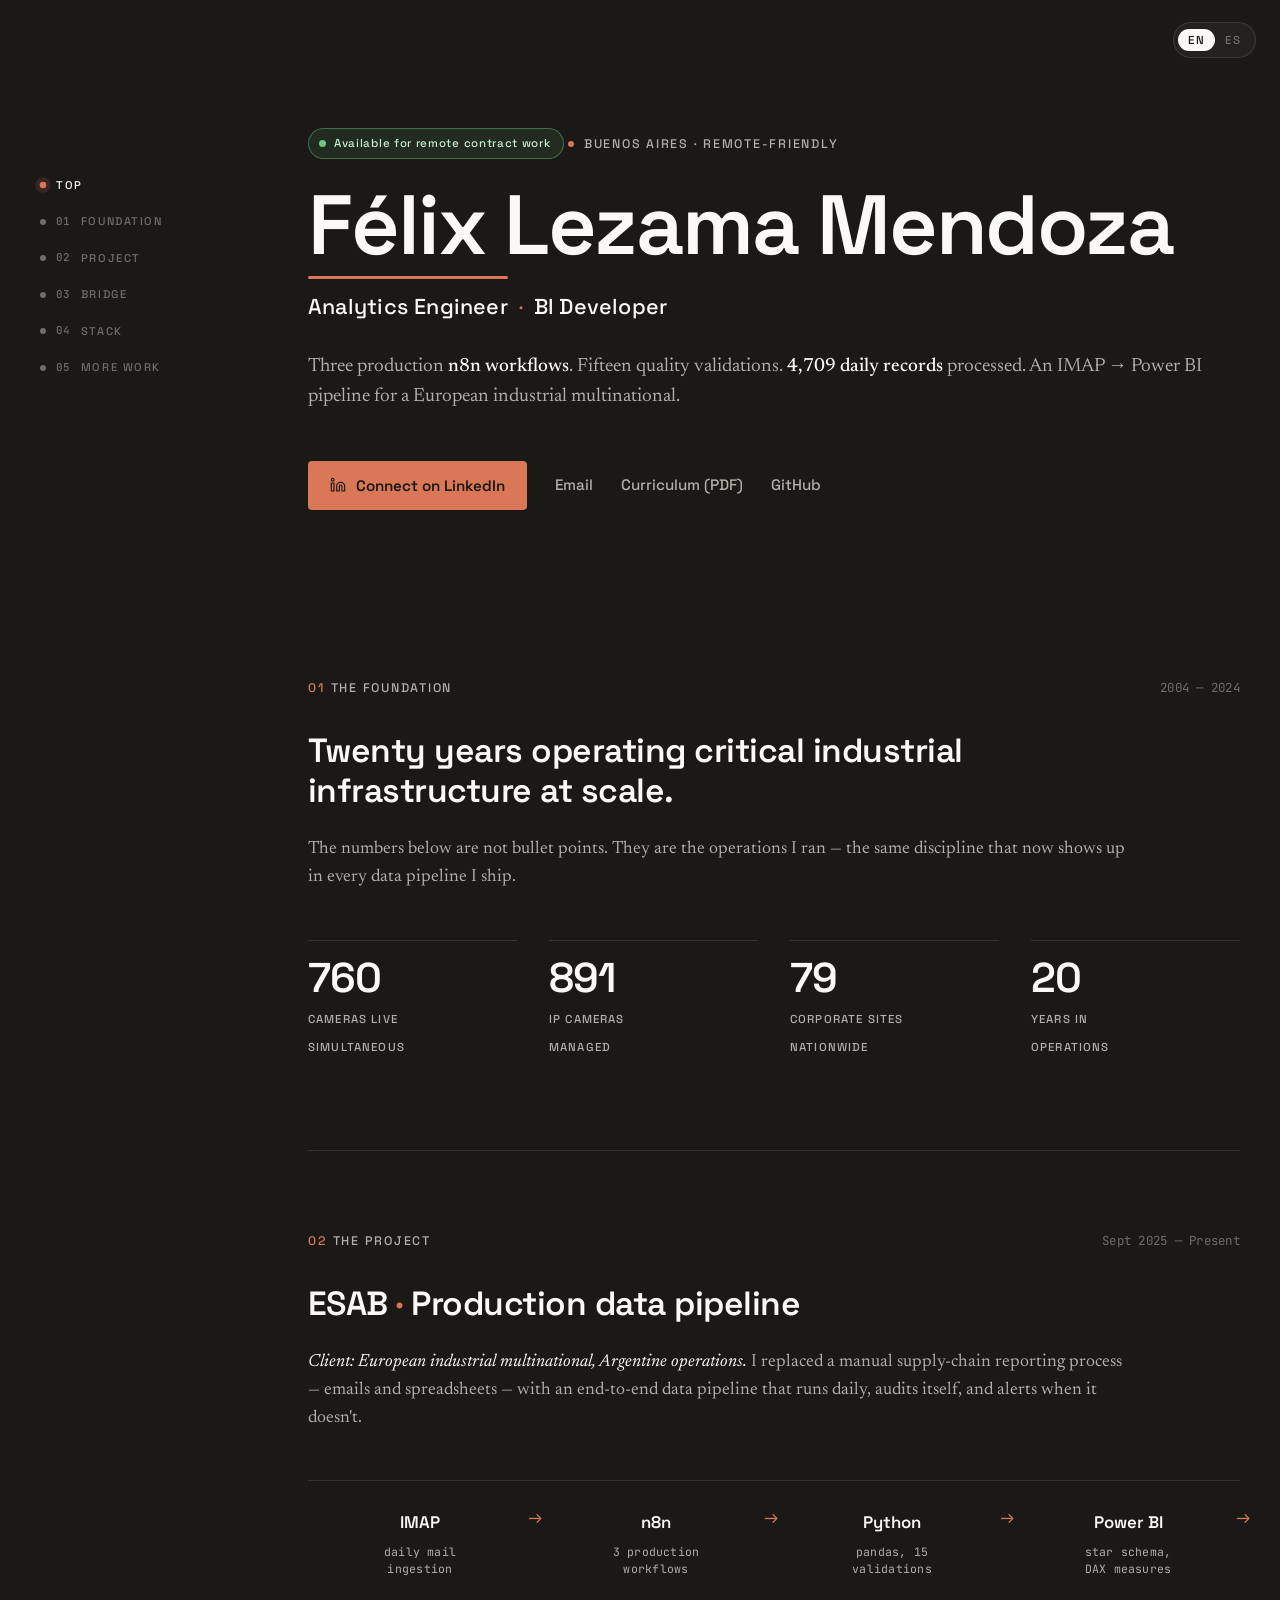
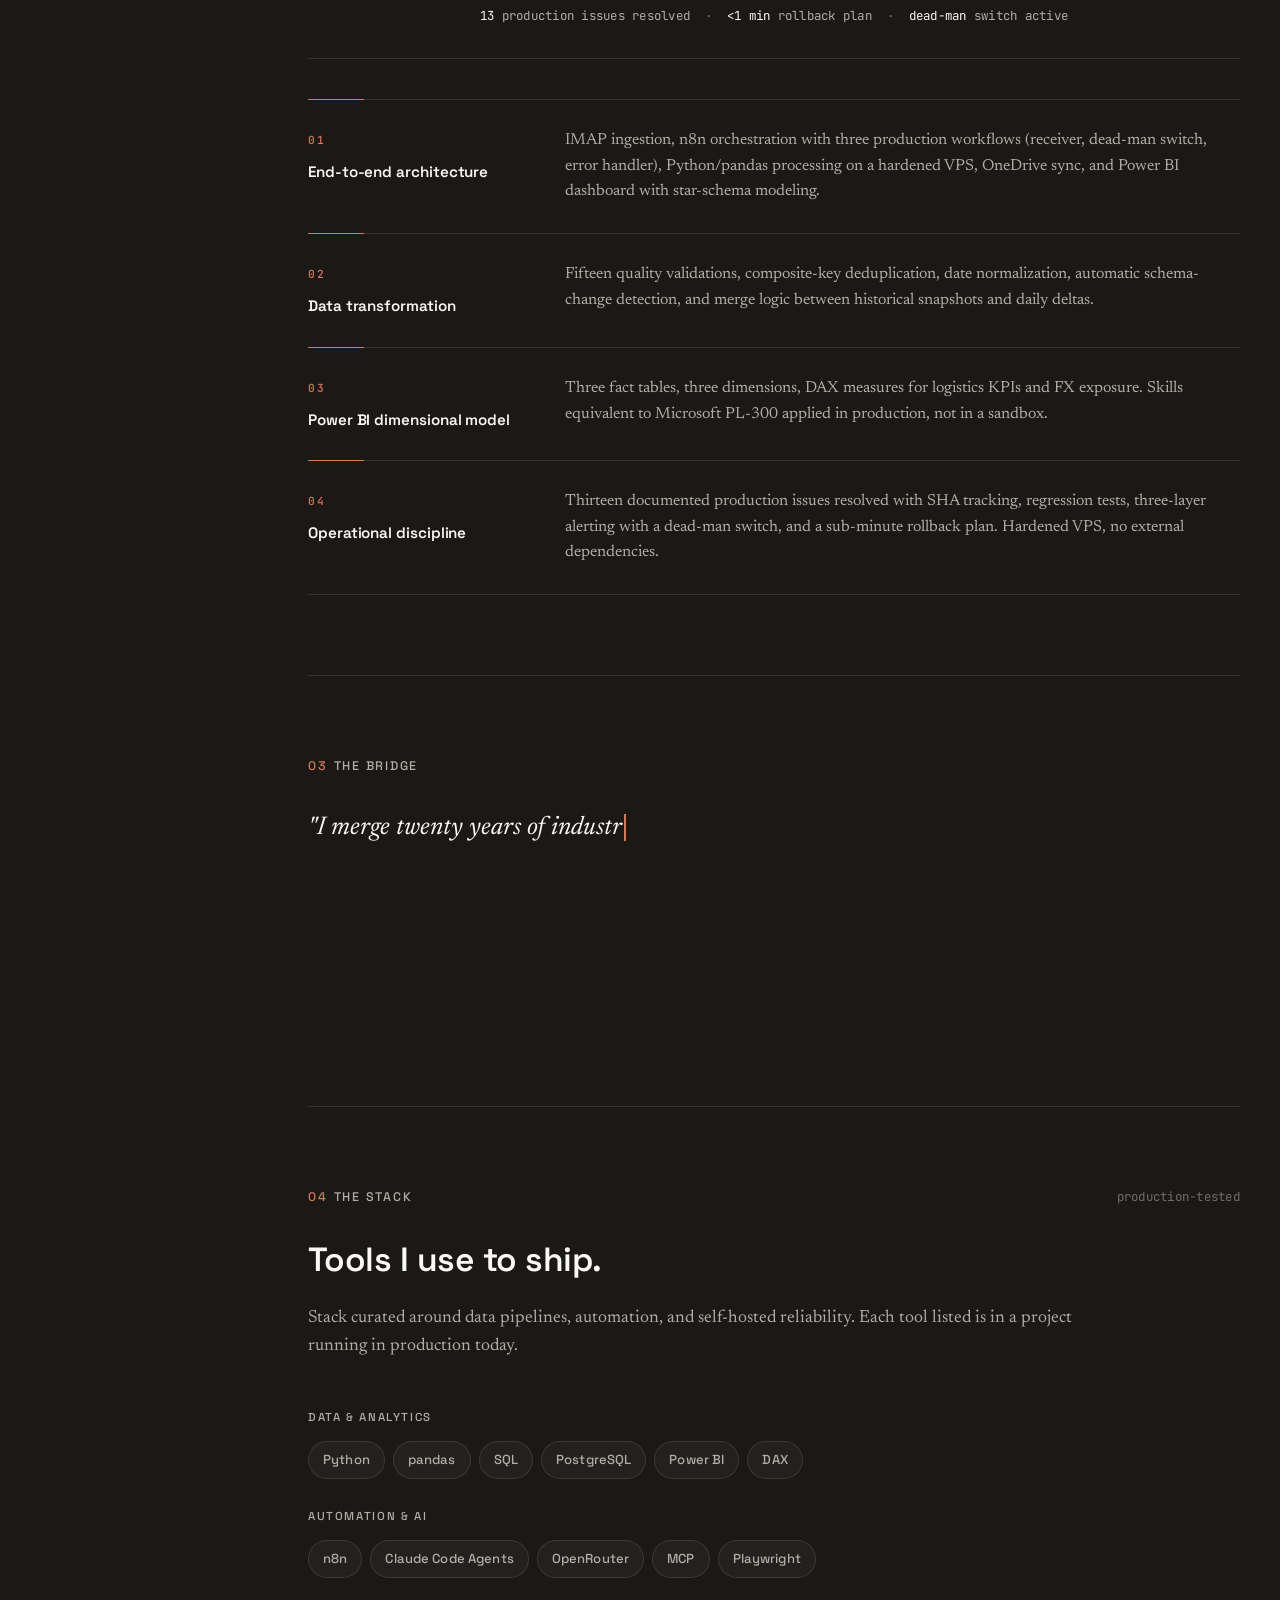
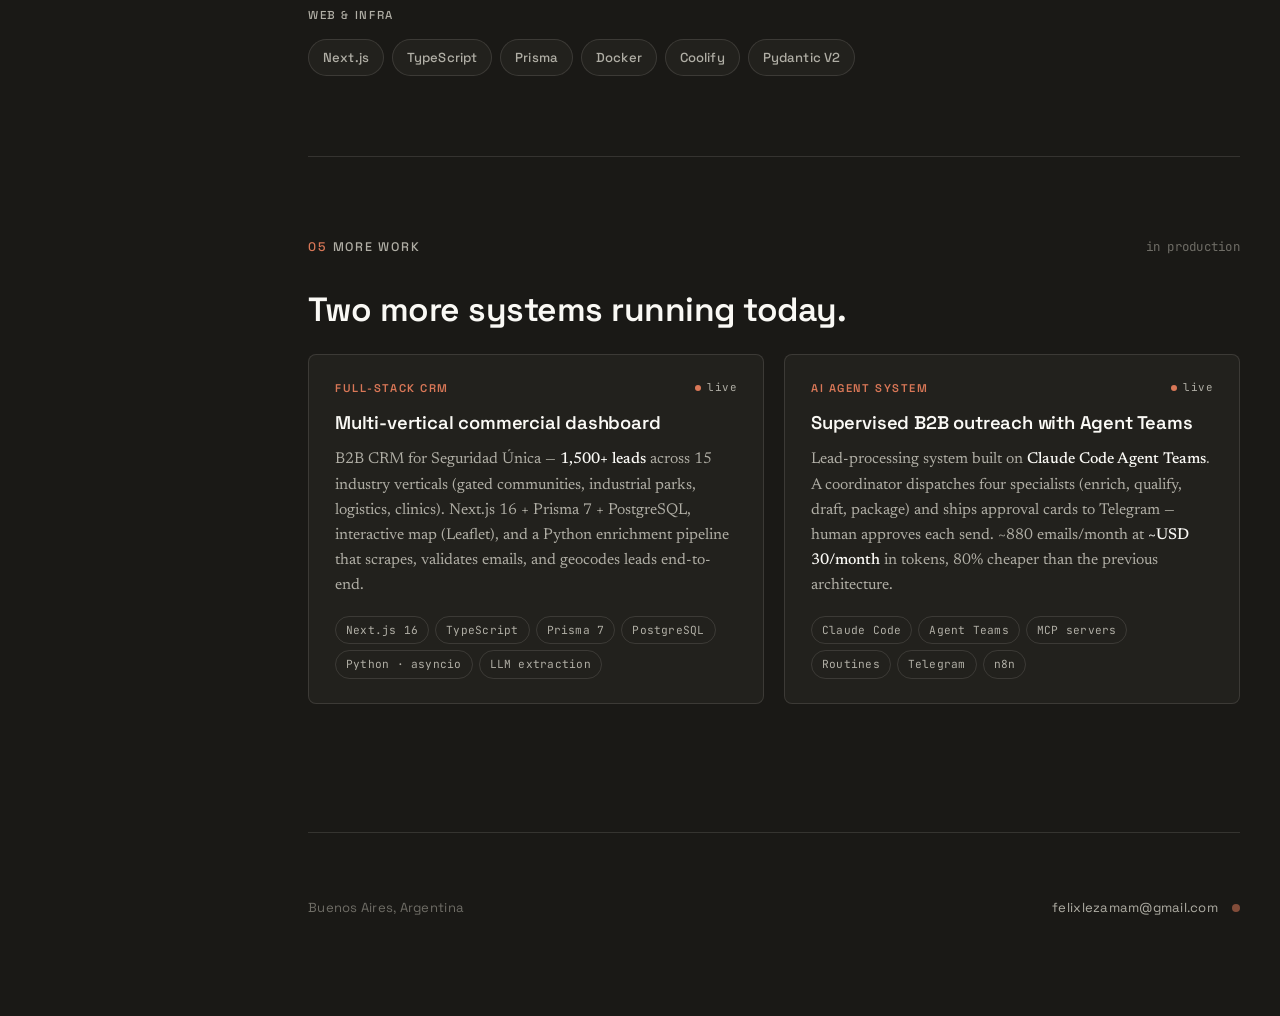
==== index.html @ a5e4965e "feat(cv): el estado de disponibilidad nace disponible y pierde la fecha vencida El pill arrancaba en" ====
<!DOCTYPE html>
<html lang="en" class="no-js">
<head>
    <meta charset="UTF-8">
    <meta name="viewport" content="width=device-width, initial-scale=1.0">
    <title>Félix Lezama — Analytics Engineer · BI Developer</title>

    <!-- Sin JavaScript el contenido debe quedar visible: la clase se retira apenas corre el script -->
    <script>document.documentElement.classList.remove('no-js');</script>

    <!-- Favicon propio (evita el 404 de /favicon.ico) -->
    <link rel="icon" href="favicon.svg" type="image/svg+xml">

    <!-- SEO Meta Tags -->
    <meta name="description" content="Analytics Engineer · BI Developer. Twenty years operating critical industrial infrastructure. Production data pipelines on Power BI, Python, n8n, SQL.">

    <!-- Open Graph -->
    <meta property="og:image" content="https://micv.techcam.com.ar/preview.jpg">
    <meta property="og:image:width" content="1200">
    <meta property="og:image:height" content="630">
    <meta property="og:title" content="Félix Lezama — Analytics Engineer · BI Developer">
    <meta property="og:description" content="Analytics Engineer · BI Developer. Twenty years operating critical industrial infrastructure. Production data pipelines on Power BI, Python, n8n, SQL.">

    <!-- Fonts: Space Grotesk (display) + Newsreader (serif body) + JetBrains Mono (numeric/data) -->
    <link rel="preconnect" href="https://fonts.googleapis.com">
    <link rel="preconnect" href="https://fonts.gstatic.com" crossorigin>
    <link href="https://fonts.googleapis.com/css2?family=Space+Grotesk:wght@400;500;600;700&family=Newsreader:ital,opsz,wght@0,6..72,400;0,6..72,500;1,6..72,400&family=JetBrains+Mono:wght@400;500&display=swap" rel="stylesheet">

    <!-- Custom CSS -->
    <link rel="stylesheet" href="styles.css?v=9">
</head>
<body>

    <!-- Scroll progress bar -->
    <div id="scroll-progress" aria-hidden="true"></div>

    <!-- Language Toggle -->
    <button id="lang-toggle" aria-label="Switch language">
        <span class="lang-opt" id="lang-en">EN</span>
        <span class="lang-divider">|</span>
        <span class="lang-opt" id="lang-es">ES</span>
    </button>

    <div class="layout">

        <!-- ============================================================
             Vertical rail — section index, sticky, mirrors scroll
             ============================================================ -->
        <aside class="rail" aria-label="Section navigation">
            <a class="rail-item active" href="#hero" data-target="hero">
                <span class="rail-dot"></span>
                <span class="rail-label" data-i18n="rail-top">Top</span>
            </a>
            <a class="rail-item" href="#sec1" data-target="sec1">
                <span class="rail-dot"></span>
                <span class="rail-num">01</span>
                <span class="rail-label" data-i18n="rail-sec1">Foundation</span>
            </a>
            <a class="rail-item" href="#sec2" data-target="sec2">
                <span class="rail-dot"></span>
                <span class="rail-num">02</span>
                <span class="rail-label" data-i18n="rail-sec2">Project</span>
            </a>
            <a class="rail-item" href="#sec3" data-target="sec3">
                <span class="rail-dot"></span>
                <span class="rail-num">03</span>
                <span class="rail-label" data-i18n="rail-sec3">Bridge</span>
            </a>
            <a class="rail-item" href="#sec4" data-target="sec4">
                <span class="rail-dot"></span>
                <span class="rail-num">04</span>
                <span class="rail-label" data-i18n="rail-sec4">Stack</span>
            </a>
            <a class="rail-item" href="#sec5" data-target="sec5">
                <span class="rail-dot"></span>
                <span class="rail-num">05</span>
                <span class="rail-label" data-i18n="rail-sec5">More work</span>
            </a>
        </aside>

    <div class="container" id="top">

        <!-- ============================================================
             Hero
             ============================================================ -->
        <header class="hero" id="hero">
            <!-- Nace disponible: quien no ejecute scripts lee la disponibilidad real.
                 El estado "off" queda solo como conmutación manual (data-state="off"). -->
            <div class="status-pill reveal" id="status-pill" data-state="on" data-label="on">
                <span class="status-dot"></span>
                <span class="status-label off-label" data-i18n="status-off">Not available</span>
                <span class="status-label on-label" data-i18n="status-on">Available for remote contract work</span>
                <span class="status-label detail-label" data-i18n="status-detail">US Eastern overlap · supply chain &amp; imports</span>
            </div>

            <div class="hero-eyebrow reveal" data-i18n="hero-eyebrow">Buenos Aires · Remote-friendly</div>

            <div class="hero-name-wrap reveal">
                <h1 class="hero-title" id="hero-name" data-tap-target="industrial">Félix Lezama Mendoza</h1>
                <span class="tap-feedback" id="tap-feedback" aria-live="polite"></span>
            </div>

            <p class="hero-role reveal" data-i18n="hero-role">Analytics Engineer<span class="sep">·</span>BI Developer</p>

            <p class="hero-subtitle reveal" data-i18n="hero-subtitle">
                Three production <b>n8n workflows</b>. Fifteen quality validations.
                <b>4,709 daily records</b> processed. An IMAP&nbsp;→&nbsp;Power BI pipeline
                for a European industrial multinational.
            </p>

            <nav class="hero-cta reveal">
                <a href="https://www.linkedin.com/in/felix-lezama" target="_blank" rel="noopener noreferrer" class="btn btn-primary">
                    <svg viewBox="0 0 24 24" fill="none" stroke="currentColor" stroke-linecap="round" stroke-linejoin="round"><path d="M16 8a6 6 0 0 1 6 6v7h-4v-7a2 2 0 0 0-2-2 2 2 0 0 0-2 2v7h-4v-7a6 6 0 0 1 6-6z"/><rect x="2" y="9" width="4" height="12"/><circle cx="4" cy="4" r="2"/></svg>
                    <span data-i18n="btn-linkedin">Connect on LinkedIn</span>
                </a>
                <a href="mailto:felixlezamam@gmail.com" class="btn btn-ghost" data-i18n="btn-email">Email</a>
                <a href="viewer.html" data-href-es="viewer.html" data-href-en="viewer_en.html" target="_blank" rel="noopener noreferrer" class="btn btn-ghost" data-i18n="btn-cv">Curriculum (PDF)</a>
                <a href="https://github.com/Darkslidex" target="_blank" rel="noopener noreferrer" class="btn btn-ghost" data-i18n="btn-github">GitHub</a>
            </nav>
        </header>

        <!-- ============================================================
             Section 01 — The Foundation
             ============================================================ -->
        <section class="section reveal" id="sec1">
            <div class="section-head">
                <span class="section-eyebrow"><span class="num">01</span><span data-i18n="sec1-eyebrow">The Foundation</span></span>
                <span class="section-meta">2004 — 2024</span>
            </div>

            <h2 class="section-title" data-i18n="sec1-title">Twenty years operating critical industrial infrastructure at scale.</h2>

            <p class="section-lede" data-i18n="sec1-lede">
                The numbers below are not bullet points. They are the operations I ran &mdash;
                the same discipline that now shows up in every data pipeline I ship.
            </p>

            <div class="metrics">
                <div class="metric">
                    <span class="metric-num" data-count="768">768</span>
                    <span class="metric-label" data-i18n="m1-label">cameras live<br>simultaneous</span>
                </div>
                <div class="metric">
                    <span class="metric-num" data-count="900">900</span>
                    <span class="metric-label" data-i18n="m2-label">IP cameras<br>managed</span>
                </div>
                <div class="metric">
                    <span class="metric-num" data-count="80">80</span>
                    <span class="metric-label" data-i18n="m3-label">corporate sites<br>nationwide</span>
                </div>
                <div class="metric">
                    <span class="metric-num" data-count="20">20</span>
                    <span class="metric-label" data-i18n="m4-label">years in<br>operations</span>
                </div>
            </div>
        </section>

        <!-- ============================================================
             Section 02 — The Project (ESAB)
             ============================================================ -->
        <section class="section reveal" id="sec2">
            <div class="section-head">
                <span class="section-eyebrow"><span class="num">02</span><span data-i18n="sec2-eyebrow">The Project</span></span>
                <span class="section-meta" data-i18n="sec2-meta">Sept 2025 — Present</span>
            </div>

            <h2 class="section-title">ESAB <span style="color: var(--accent);">·</span> <span data-i18n="sec2-title">Production data pipeline</span></h2>

            <p class="section-lede" data-i18n="sec2-lede">
                <em>Client: European industrial multinational, Argentine operations.</em>
                I replaced a manual supply-chain reporting process &mdash; emails and spreadsheets &mdash;
                with an end-to-end data pipeline that runs daily, audits itself, and alerts when it doesn't.
            </p>

            <div class="pipeline">
                <div class="pipeline-flow">
                    <div class="pipe-step">
                        <span class="name">IMAP</span>
                        <span class="detail" data-i18n="pipe1-detail">daily mail<br>ingestion</span>
                    </div>
                    <div class="pipe-step">
                        <span class="name">n8n</span>
                        <span class="detail" data-i18n="pipe2-detail">3 production<br>workflows</span>
                    </div>
                    <div class="pipe-step">
                        <span class="name">Python</span>
                        <span class="detail" data-i18n="pipe3-detail">pandas, 15<br>validations</span>
                    </div>
                    <div class="pipe-step">
                        <span class="name">Power BI</span>
                        <span class="detail" data-i18n="pipe4-detail">star schema,<br>DAX measures</span>
                    </div>
                    <span class="flow-pulse" aria-hidden="true"></span>
                </div>
                <div class="pipeline-summary">
                    <span class="strong">13</span> <span data-i18n="pipe-sum-1">production issues resolved</span>
                    <span class="dot">·</span>
                    <span class="strong">&lt;1&nbsp;min</span> <span data-i18n="pipe-sum-2">rollback plan</span>
                    <span class="dot">·</span>
                    <span class="strong" data-i18n="pipe-sum-3-strong">dead-man</span> <span data-i18n="pipe-sum-3">switch active</span>
                </div>
            </div>

            <div class="facets">
                <div class="facet reveal">
                    <div class="facet-title" data-num="01" data-i18n="f1-title">End-to-end architecture</div>
                    <div class="facet-body" data-i18n="f1-body">IMAP ingestion, n8n orchestration with three production workflows (receiver, dead-man switch, error handler), Python/pandas processing on a hardened VPS, OneDrive sync, and Power BI dashboard with star-schema modeling.</div>
                </div>
                <div class="facet reveal">
                    <div class="facet-title" data-num="02" data-i18n="f2-title">Data transformation</div>
                    <div class="facet-body" data-i18n="f2-body">Fifteen quality validations, composite-key deduplication, date normalization, automatic schema-change detection, and merge logic between historical snapshots and daily deltas.</div>
                </div>
                <div class="facet reveal">
                    <div class="facet-title" data-num="03" data-i18n="f3-title">Power BI dimensional model</div>
                    <div class="facet-body" data-i18n="f3-body">Three fact tables, three dimensions, DAX measures for logistics KPIs and FX exposure. Skills equivalent to Microsoft PL-300 applied in production, not in a sandbox.</div>
                </div>
                <div class="facet reveal">
                    <div class="facet-title" data-num="04" data-i18n="f4-title">Operational discipline</div>
                    <div class="facet-body" data-i18n="f4-body">Thirteen documented production issues resolved with SHA tracking, regression tests, three-layer alerting with a dead-man switch, and a sub-minute rollback plan. Hardened VPS, no external dependencies.</div>
                </div>
            </div>
        </section>

        <!-- ============================================================
             Section 03 — The Bridge
             ============================================================ -->
        <section class="section reveal" id="sec3">
            <div class="section-head">
                <span class="section-eyebrow"><span class="num">03</span><span data-i18n="sec3-eyebrow">The Bridge</span></span>
            </div>

            <p class="bridge-body"><span id="typewriter-text"></span><span class="cursor"></span></p>

            <div class="hidden-text" id="hidden-vision-es">
"Fusiono veinte años operando proyectos industriales con un stack moderno de datos y automatización: Power BI, Python, n8n, SQL. Aplico auditoría basada en outcomes y trabajo con IA como pair-programmer, manteniendo el criterio técnico bajo mi responsabilidad. Busco roles de Analista BI o Data Analyst donde criterio de negocio y disciplina técnica generen valor desde el primer día."
            </div>
            <div class="hidden-text" id="hidden-vision-en">
"I merge twenty years of industrial operations with a modern data and automation stack: Power BI, Python, n8n, SQL. I apply outcome-based auditing and work with AI as a pair-programmer, keeping technical judgment under my own responsibility. Looking for Analytics Engineer or BI Developer roles where business judgment and technical discipline deliver value from day one."
            </div>
        </section>

        <!-- ============================================================
             Section 04 — Stack
             ============================================================ -->
        <section class="section reveal" id="sec4">
            <div class="section-head">
                <span class="section-eyebrow"><span class="num">04</span><span data-i18n="sec4-eyebrow">The Stack</span></span>
                <span class="section-meta" data-i18n="sec4-meta">production-tested</span>
            </div>

            <h2 class="section-title" data-i18n="sec4-title">Tools I use to ship.</h2>

            <p class="section-lede" data-i18n="sec4-lede">
                Stack curated around data pipelines, automation, and self-hosted reliability.
                Each tool listed is in a project running in production today.
            </p>

            <div class="stack-grid">
                <div class="stack-group">
                    <div class="stack-group-title" data-i18n="stack-data">Data &amp; Analytics</div>
                    <div class="stack-chips">
                        <span class="chip">Python</span>
                        <span class="chip">pandas</span>
                        <span class="chip">SQL</span>
                        <span class="chip">PostgreSQL</span>
                        <span class="chip">Power BI</span>
                        <span class="chip">DAX</span>
                    </div>
                </div>
                <div class="stack-group">
                    <div class="stack-group-title" data-i18n="stack-auto">Automation &amp; AI</div>
                    <div class="stack-chips">
                        <span class="chip">n8n</span>
                        <span class="chip">Claude Code Agents</span>
                        <span class="chip">OpenRouter</span>
                        <span class="chip">MCP</span>
                        <span class="chip">Playwright</span>
                    </div>
                </div>
                <div class="stack-group">
                    <div class="stack-group-title" data-i18n="stack-infra">Web &amp; Infra</div>
                    <div class="stack-chips">
                        <span class="chip">Next.js</span>
                        <span class="chip">TypeScript</span>
                        <span class="chip">Prisma</span>
                        <span class="chip">Docker</span>
                        <span class="chip">Coolify</span>
                        <span class="chip">Pydantic V2</span>
                    </div>
                </div>
            </div>
        </section>

        <!-- ============================================================
             Section 05 — More work (mini cards)
             ============================================================ -->
        <section class="section reveal" id="sec5">
            <div class="section-head">
                <span class="section-eyebrow"><span class="num">05</span><span data-i18n="sec5-eyebrow">More work</span></span>
                <span class="section-meta" data-i18n="sec5-meta">in production</span>
            </div>

            <h2 class="section-title" data-i18n="sec5-title">Two more systems running today.</h2>

            <div class="projects">
                <article class="project-card reveal">
                    <div class="project-head">
                        <span class="project-tag" data-i18n="p1-tag">Full-stack CRM</span>
                        <span class="project-status"><span class="status-dot small"></span><span data-i18n="p1-status">live</span></span>
                    </div>
                    <h3 class="project-title" data-i18n="p1-title">Multi-vertical commercial dashboard</h3>
                    <p class="project-body" data-i18n="p1-body">
                        B2B CRM for Seguridad Única — <b>1,500+ leads</b> across 15 industry verticals
                        (gated communities, industrial parks, logistics, clinics). Next.js 16 + Prisma 7 + PostgreSQL,
                        interactive map (Leaflet), and a Python enrichment pipeline that scrapes, validates emails,
                        and geocodes leads end-to-end.
                    </p>
                    <div class="project-meta">
                        <span class="chip-mini">Next.js 16</span>
                        <span class="chip-mini">TypeScript</span>
                        <span class="chip-mini">Prisma 7</span>
                        <span class="chip-mini">PostgreSQL</span>
                        <span class="chip-mini">Python · asyncio</span>
                        <span class="chip-mini">LLM extraction</span>
                    </div>
                </article>

                <article class="project-card reveal">
                    <div class="project-head">
                        <span class="project-tag" data-i18n="p2-tag">AI agent system</span>
                        <span class="project-status"><span class="status-dot small"></span><span data-i18n="p2-status">live</span></span>
                    </div>
                    <h3 class="project-title" data-i18n="p2-title">Supervised B2B outreach with Agent Teams</h3>
                    <p class="project-body" data-i18n="p2-body">
                        Lead-processing system built on <b>Claude Code Agent Teams</b>. A coordinator dispatches four
                        specialists (enrich, qualify, draft, package) and ships approval cards to Telegram —
                        human approves each send. ~880 emails/month at <b>~USD 30/month</b> in tokens, 80%
                        cheaper than the previous architecture.
                    </p>
                    <div class="project-meta">
                        <span class="chip-mini">Claude Code</span>
                        <span class="chip-mini">Agent Teams</span>
                        <span class="chip-mini">MCP servers</span>
                        <span class="chip-mini">Routines</span>
                        <span class="chip-mini">Telegram</span>
                        <span class="chip-mini">n8n</span>
                    </div>
                </article>
            </div>
        </section>

        <!-- ============================================================
             Footer
             ============================================================ -->
        <footer class="site-footer">
            <span data-i18n="footer-loc">Buenos Aires, Argentina</span>
            <span class="footer-right">
                <a href="mailto:felixlezamam@gmail.com">felixlezamam@gmail.com</a>
                <button
                    type="button"
                    id="industrial-portal"
                    class="industrial-dot"
                    aria-label="Open archive version"
                    data-i18n-aria="industrial-aria"
                    data-tooltip-en="another version"
                    data-tooltip-es="otra versión"
                ></button>
            </span>
        </footer>

    </div>

    </div>
    <!-- /.layout -->

    <!-- ============================================================
         Industrial transition overlay (hidden until triggered)
         ============================================================ -->
    <div id="industrial-overlay" aria-hidden="true">
        <p class="overlay-text" data-i18n="overlay-text">Same Félix. Earlier draft.</p>
    </div>

    <!-- Custom JS -->
    <script src="script.js?v=9"></script>
</body>
</html>
---- styles.css ----
/* =========================================================================
   Editorial Dark Claude — Félix Lezama portfolio
   Palette inspired by Anthropic dark mode (warm dark + cream + terracotta)
   ========================================================================= */

:root {
    /* Surfaces */
    --bg: #1A1916;
    --bg-elevated: #22211D;

    /* Text */
    --text: #FAF9F5;
    --text-soft: #B0AEA5;
    --text-faint: #6F6D66;

    /* Accent (single, terracotta) */
    --accent: #D97757;
    --accent-soft: rgba(217, 119, 87, 0.16);

    /* Lines */
    --line: rgba(176, 174, 165, 0.18);
    --line-strong: rgba(176, 174, 165, 0.32);

    /* Type */
    --display: 'Space Grotesk', system-ui, sans-serif;
    --serif: 'Newsreader', 'Source Serif 4', Georgia, serif;
    --mono: 'JetBrains Mono', ui-monospace, monospace;
}

* { box-sizing: border-box; margin: 0; padding: 0; }

html { scroll-behavior: smooth; }

body {
    background: var(--bg);
    color: var(--text);
    font-family: var(--serif);
    font-size: 1.0625rem;
    line-height: 1.65;
    font-weight: 400;
    -webkit-font-smoothing: antialiased;
    -moz-osx-font-smoothing: grayscale;
    text-rendering: optimizeLegibility;
}

::selection { background: var(--accent-soft); color: var(--text); }

a { color: inherit; text-decoration: none; }

/* =========================================================================
   Layout — vertical rail + editorial column (single grid)
   ========================================================================= */
.layout {
    max-width: 1480px;
    margin: 0 auto;
    padding: 0 40px;
    display: grid;
    grid-template-columns: 180px 1fr;
    gap: 88px;
    align-items: start;
}

.container {
    max-width: 1040px;
    margin: 0;
    padding: 0;
    min-width: 0;        /* prevent overflow inside grid */
}

@media (max-width: 980px) {
    .layout {
        grid-template-columns: 1fr;
        gap: 0;
        padding: 0 22px;
    }
    .container {
        margin: 0 auto;
    }
}

/* =========================================================================
   Hero
   ========================================================================= */
.hero {
    padding: 128px 0 88px;
}

.hero-eyebrow {
    font-family: var(--display);
    font-size: 0.78rem;
    font-weight: 500;
    letter-spacing: 0.14em;
    text-transform: uppercase;
    color: var(--text-soft);
    margin-bottom: 28px;
    display: inline-flex;
    align-items: center;
    gap: 10px;
}

.hero-eyebrow::before {
    content: '';
    width: 6px;
    height: 6px;
    background: var(--accent);
    border-radius: 50%;
    display: inline-block;
}

.hero-title {
    font-family: var(--display);
    font-size: clamp(2.75rem, 7vw, 5.25rem);
    font-weight: 600;
    line-height: 1.02;
    letter-spacing: -0.025em;
    color: var(--text);
    margin-bottom: 20px;
}

.hero-role {
    font-family: var(--display);
    font-size: clamp(1.15rem, 2.1vw, 1.35rem);
    font-weight: 500;
    letter-spacing: 0.01em;
    color: var(--text);
    margin-bottom: 28px;
}

.hero-role .sep {
    color: var(--accent);
    margin: 0 0.5em;
    font-weight: 400;
}

.hero-subtitle {
    font-family: var(--serif);
    font-size: 1.2rem;
    font-weight: 400;
    line-height: 1.55;
    color: var(--text-soft);
    max-width: 900px;
    margin-bottom: 48px;
}

.hero-subtitle b {
    color: var(--text);
    font-weight: 500;
}

/* =========================================================================
   Hero CTAs — single primary + ghost links
   ========================================================================= */
.hero-cta {
    display: flex;
    align-items: center;
    gap: 28px;
    flex-wrap: wrap;
    font-family: var(--display);
    font-size: 0.95rem;
    font-weight: 500;
}

.btn {
    display: inline-flex;
    align-items: center;
    gap: 10px;
    text-decoration: none;
    transition: color 0.2s ease, background 0.2s ease, border-color 0.2s ease;
}

.btn-primary {
    background: var(--accent);
    color: var(--bg);
    padding: 12px 22px;
    border-radius: 4px;
    font-weight: 600;
}

.btn-primary:hover {
    background: #C6694C;
    color: var(--bg);
}

.btn-ghost {
    color: var(--text-soft);
    padding: 12px 0;
    border-bottom: 1px solid transparent;
}

.btn-ghost:hover {
    color: var(--text);
    border-bottom-color: var(--text);
}

.btn svg {
    width: 16px;
    height: 16px;
    stroke-width: 1.75;
    flex-shrink: 0;
}

/* =========================================================================
   Section structure
   ========================================================================= */
.section {
    padding: 80px 0;
    position: relative;
}

.section + .section {
    border-top: 1px solid var(--line);
}

.section-head {
    display: flex;
    align-items: baseline;
    justify-content: space-between;
    gap: 24px;
    flex-wrap: wrap;
    margin-bottom: 32px;
}

.section-eyebrow {
    font-family: var(--display);
    font-size: 0.78rem;
    font-weight: 500;
    letter-spacing: 0.14em;
    text-transform: uppercase;
    color: var(--text-soft);
}

.section-eyebrow .num {
    color: var(--accent);
    margin-right: 0.5em;
}

.section-meta {
    font-family: var(--mono);
    font-size: 0.78rem;
    color: var(--text-faint);
    letter-spacing: 0.02em;
}

.section-title {
    font-family: var(--display);
    font-size: clamp(1.65rem, 3vw, 2.1rem);
    font-weight: 600;
    line-height: 1.2;
    letter-spacing: -0.015em;
    color: var(--text);
    margin-bottom: 24px;
    max-width: 820px;
}

.section-lede {
    font-family: var(--serif);
    font-size: 1.1rem;
    line-height: 1.6;
    color: var(--text-soft);
    margin-bottom: 48px;
    max-width: 820px;
}

.section-lede em {
    font-style: italic;
    color: var(--text);
}

/* =========================================================================
   Metrics grid — anchors of credibility (sec. 1)
   ========================================================================= */
.metrics {
    display: grid;
    grid-template-columns: repeat(4, 1fr);
    gap: 32px;
    margin: 8px 0 8px;
}

.metric {
    border-top: 1px solid var(--line);
    padding-top: 16px;
}

.metric-num {
    font-family: var(--display);
    font-size: clamp(2rem, 4vw, 2.6rem);
    font-weight: 600;
    line-height: 1;
    letter-spacing: -0.02em;
    color: var(--text);
    margin-bottom: 8px;
    display: block;
}

.metric-label {
    font-family: var(--display);
    font-size: 0.72rem;
    font-weight: 500;
    letter-spacing: 0.1em;
    text-transform: uppercase;
    color: var(--text-soft);
    line-height: 1.35;
}

/* =========================================================================
   Pipeline diagram (sec. 2) — typographic, not boxed
   ========================================================================= */
.pipeline {
    margin: 8px 0 40px;
    padding: 28px 0 32px;
    border-top: 1px solid var(--line);
    border-bottom: 1px solid var(--line);
}

.pipeline-flow {
    display: grid;
    grid-template-columns: repeat(4, 1fr);
    gap: 12px;
    margin-bottom: 20px;
    position: relative;
}

.pipe-step {
    text-align: center;
    position: relative;
}

.pipe-step .name {
    font-family: var(--display);
    font-size: 1.05rem;
    font-weight: 600;
    color: var(--text);
    display: block;
    margin-bottom: 6px;
}

.pipe-step .detail {
    font-family: var(--mono);
    font-size: 0.72rem;
    color: var(--text-soft);
    letter-spacing: 0.02em;
    line-height: 1.5;
    display: block;
}

.pipe-step:not(:last-child)::after {
    content: '→';
    position: absolute;
    top: 0;
    right: -10px;
    color: var(--accent);
    font-family: var(--display);
    font-size: 1.1rem;
    line-height: 1;
}

.pipeline-summary {
    font-family: var(--mono);
    font-size: 0.78rem;
    color: var(--text-soft);
    letter-spacing: 0.02em;
    text-align: center;
    padding-top: 8px;
}

.pipeline-summary .strong {
    color: var(--text);
}

.pipeline-summary .dot {
    color: var(--text-faint);
    margin: 0 0.6em;
}

/* =========================================================================
   Facet list (sec. 2 sub-blocks: 4 facets of ESAB)
   ========================================================================= */
.facets {
    display: grid;
    grid-template-columns: 1fr;
    gap: 0;
}

.facet {
    padding: 28px 0;
    border-top: 1px solid var(--line);
    display: grid;
    grid-template-columns: 1fr 3fr;
    gap: 32px;
    align-items: baseline;
}

.facet:last-child {
    border-bottom: 1px solid var(--line);
}

.facet-title {
    font-family: var(--display);
    font-size: 0.95rem;
    font-weight: 600;
    color: var(--text);
    letter-spacing: -0.005em;
}

.facet-body {
    font-family: var(--serif);
    font-size: 1.0rem;
    line-height: 1.6;
    color: var(--text-soft);
}

/* =========================================================================
   Sec. 3 — The Bridge (typewriter, no terminal chrome)
   ========================================================================= */
.bridge-body {
    font-family: var(--serif);
    font-style: italic;
    font-size: clamp(1.3rem, 2.4vw, 1.6rem);
    line-height: 1.5;
    color: var(--text);
    max-width: 640px;
    min-height: 8.5em;
}

.bridge-body .cursor {
    display: inline-block;
    width: 2px;
    height: 1.05em;
    background: var(--accent);
    vertical-align: text-bottom;
    margin-left: 2px;
    animation: blink 1.05s steps(2, start) infinite;
}

@keyframes blink {
    0%, 49% { opacity: 1; }
    50%, 100% { opacity: 0; }
}

.hidden-text { display: none; }

/* =========================================================================
   Footer
   ========================================================================= */
.site-footer {
    padding: 64px 0 96px;
    border-top: 1px solid var(--line);
    margin-top: 48px;
    font-family: var(--display);
    font-size: 0.82rem;
    color: var(--text-faint);
    letter-spacing: 0.02em;
    display: flex;
    justify-content: space-between;
    flex-wrap: wrap;
    gap: 12px;
}

.site-footer a {
    color: var(--text-soft);
    border-bottom: 1px solid transparent;
    transition: color 0.2s, border-color 0.2s;
}
.site-footer a:hover {
    color: var(--text);
    border-bottom-color: var(--text);
}

/* =========================================================================
   Language toggle — top-right, Claude pill style
   ========================================================================= */
#lang-toggle {
    position: fixed;
    top: 22px;
    right: 24px;
    z-index: 1000;
    display: flex;
    align-items: center;
    gap: 0;
    background: var(--bg-elevated);
    border: 1px solid var(--line);
    border-radius: 999px;
    padding: 6px 4px;
    font-family: var(--display);
    font-size: 0.72rem;
    font-weight: 500;
    letter-spacing: 0.12em;
    cursor: pointer;
    user-select: none;
    transition: border-color 0.2s;
}

#lang-toggle:hover { border-color: var(--line-strong); }

#lang-toggle svg { display: none; }

.lang-opt {
    color: var(--text-faint);
    padding: 4px 10px;
    border-radius: 999px;
    transition: color 0.2s, background 0.2s;
}

.lang-opt.active {
    color: var(--bg);
    background: var(--text);
}

.lang-divider { display: none; }

/* =========================================================================
   Responsive
   ========================================================================= */
@media (max-width: 720px) {
    .container { padding: 0 22px; }
    .hero { padding: 96px 0 64px; }
    .section { padding: 64px 0; }

    .metrics { grid-template-columns: repeat(2, 1fr); gap: 24px; }
    .pipeline-flow { grid-template-columns: 1fr 1fr; gap: 24px 12px; }
    .pipe-step:nth-child(2)::after { display: none; }
    .pipe-step:nth-child(3)::after { display: none; }

    .facet { grid-template-columns: 1fr; gap: 8px; }
    .facet-title { font-size: 1rem; }

    .hero-cta { gap: 20px; row-gap: 16px; }
    .btn-ghost { padding: 8px 0; }

    .section-head { gap: 8px; }
    #lang-toggle { top: 14px; right: 14px; }
}

@media (max-width: 440px) {
    .pipeline-flow { grid-template-columns: 1fr; gap: 16px; }
    .pipe-step:not(:last-child)::after { display: none; }
}

/* =========================================================================
   Easter egg — Industrial mode portal
   ========================================================================= */

/* Hero name: tap target + sibling feedback positioned absolutely */
.hero-name-wrap {
    position: relative;
    display: block;
    margin-bottom: 20px;
}

.hero-title {
    margin-bottom: 0; /* el wrapper se encarga del espacio inferior */
    touch-action: manipulation; /* mobile: sin delay 300ms, sin zoom por doble-tap */
}

.tap-feedback {
    position: absolute;
    top: 0.45em;
    left: calc(100% + 22px);
    font-family: var(--display);
    font-size: 0.85rem;
    font-weight: 500;
    color: var(--accent);
    letter-spacing: 0.04em;
    opacity: 0;
    transform: translateY(-4px);
    transition: opacity 0.25s ease, transform 0.25s ease;
    white-space: nowrap;
    pointer-events: none;
}

.tap-feedback.visible {
    opacity: 0.85;
    transform: translateY(0);
}

/* Footer: dot portal */
.footer-right {
    display: inline-flex;
    align-items: center;
    gap: 14px;
}

.industrial-dot {
    /* Visual: 8px terracotta dot */
    width: 8px;
    height: 8px;
    background: var(--accent);
    border: 0;
    border-radius: 50%;
    padding: 0;
    cursor: pointer;
    opacity: 0.55;
    position: relative;
    /* Tap target: 44px hit area via box-shadow trick (not used) — use ::before */
    transition: opacity 0.25s ease, transform 0.25s ease, box-shadow 0.25s ease;
}

.industrial-dot::before {
    /* Invisible 44x44px tap area for accessibility (WCAG 2.1 Touch Target Size) */
    content: '';
    position: absolute;
    top: 50%;
    left: 50%;
    width: 44px;
    height: 44px;
    transform: translate(-50%, -50%);
}

.industrial-dot::after {
    /* Tooltip — desktop only on hover */
    content: attr(data-tooltip-en);
    position: absolute;
    bottom: calc(100% + 10px);
    right: 50%;
    transform: translateX(50%);
    background: var(--bg-elevated);
    color: var(--text-soft);
    font-family: var(--display);
    font-size: 0.72rem;
    font-weight: 500;
    letter-spacing: 0.08em;
    text-transform: lowercase;
    padding: 6px 10px;
    border-radius: 4px;
    border: 1px solid var(--line);
    white-space: nowrap;
    opacity: 0;
    pointer-events: none;
    transition: opacity 0.22s ease, transform 0.22s ease;
}

html[lang="es"] .industrial-dot::after {
    content: attr(data-tooltip-es);
}

.industrial-dot:hover,
.industrial-dot:focus-visible {
    opacity: 1;
    transform: scale(1.25);
    box-shadow: 0 0 0 6px rgba(217, 119, 87, 0.12);
    outline: none;
}

.industrial-dot:hover::after,
.industrial-dot:focus-visible::after {
    opacity: 1;
    transform: translateX(50%) translateY(-2px);
}

.industrial-dot.armed {
    /* Visual pulse for keyboard activation */
    animation: dot-pulse 1.5s ease-in-out infinite;
}

@keyframes dot-pulse {
    0%, 100% { opacity: 0.55; transform: scale(1); }
    50%      { opacity: 1;    transform: scale(1.3); }
}

/* Industrial overlay (transition) */
#industrial-overlay {
    position: fixed;
    inset: 0;
    background: var(--bg);
    display: flex;
    align-items: center;
    justify-content: center;
    z-index: 9999;
    opacity: 0;
    visibility: hidden;
    transition: opacity 0.32s ease, visibility 0.32s;
}

#industrial-overlay.active {
    opacity: 1;
    visibility: visible;
}

.overlay-text {
    font-family: var(--serif);
    font-style: italic;
    font-size: clamp(1.5rem, 4vw, 2.1rem);
    color: var(--text);
    text-align: center;
    padding: 0 24px;
    letter-spacing: -0.01em;
    transform: translateY(8px);
    opacity: 0;
    transition: opacity 0.5s ease 0.1s, transform 0.5s cubic-bezier(0.16, 1, 0.3, 1) 0.1s;
}

#industrial-overlay.active .overlay-text {
    opacity: 1;
    transform: translateY(0);
}

/* Mobile: tap feedback se reposiciona debajo del nombre */
@media (max-width: 720px) {
    .tap-feedback {
        top: auto;
        left: 0;
        bottom: -1.4em;
        font-size: 0.78rem;
    }
    .footer-right { gap: 16px; }
    .industrial-dot { width: 9px; height: 9px; opacity: 0.6; }
    .industrial-dot::after {
        font-size: 0.68rem;
        padding: 5px 9px;
    }
}

@media (hover: none) {
    /* Touch devices: hide hover tooltip, JS toggles a .show class on tap */
    .industrial-dot::after { transition: opacity 0.22s ease; }
    .industrial-dot.show-tip::after { opacity: 1; }
}

/* =========================================================================
   Motion — scroll reveal + hover lift + pipeline pulse
   ========================================================================= */

/* Reveal base — JS adds .visible when element enters viewport */
.reveal {
    opacity: 0;
    transform: translateY(18px);
    transition: opacity 0.7s cubic-bezier(0.16, 1, 0.3, 1),
                transform 0.7s cubic-bezier(0.16, 1, 0.3, 1);
    will-change: opacity, transform;
}

.reveal.visible {
    opacity: 1;
    transform: translateY(0);
}

/* Hero stagger on load (no scroll trigger — fires immediately) */
.hero .reveal { transition-delay: 0s; }
.hero .reveal:nth-child(1) { transition-delay: 0.00s; }
.hero .reveal:nth-child(2) { transition-delay: 0.08s; }
.hero .reveal:nth-child(3) { transition-delay: 0.18s; }
.hero .reveal:nth-child(4) { transition-delay: 0.28s; }
.hero .reveal:nth-child(5) { transition-delay: 0.38s; }
.hero .reveal:nth-child(6) { transition-delay: 0.48s; }

/* Hero name: terracotta underline that draws itself once the name is revealed.
   ::after is pointer-events:none → does not interfere with 5-tap easter egg. */
.hero-name-wrap {
    /* already position:relative from base — kept for clarity */
}

.hero-title::after {
    content: '';
    position: absolute;
    left: 0;
    bottom: -10px;
    height: 3px;
    width: 0;
    background: var(--accent);
    border-radius: 2px;
    pointer-events: none;
    transition: width 1.1s cubic-bezier(0.16, 1, 0.3, 1) 0.55s;
}

.hero-name-wrap.visible .hero-title::after {
    width: clamp(80px, 24%, 200px);
}

/* Metric cards: subtle lift + accent border on hover */
.metric {
    transition: border-color 0.3s ease, transform 0.3s ease;
}
.metric:hover {
    border-top-color: var(--accent);
    transform: translateY(-2px);
}
.metric-num {
    transition: color 0.3s ease;
}
.metric:hover .metric-num {
    color: var(--accent);
}

/* Facets: title shifts to accent on hover, body lightens */
.facet {
    transition: background 0.3s ease;
}
.facet-title {
    transition: color 0.3s ease;
}
.facet-body {
    transition: color 0.3s ease;
}
.facet:hover .facet-title {
    color: var(--accent);
}
.facet:hover .facet-body {
    color: var(--text);
}

/* Primary CTA: micro-lift + soft glow on hover */
.btn-primary {
    transition: background 0.2s ease, transform 0.2s ease, box-shadow 0.25s ease;
}
.btn-primary:hover {
    transform: translateY(-1px);
    box-shadow: 0 6px 18px rgba(217, 119, 87, 0.28);
}

/* Pipeline: traveling pulse dot across IMAP → n8n → Python → Power BI */
.pipeline-flow {
    /* track for the pulse — sits on top of the existing grid arrows */
    overflow: visible;
}

.flow-pulse {
    position: absolute;
    top: 0.55em;            /* aligns with the "→" arrows already in CSS */
    left: 12.5%;            /* center of first column */
    width: 6px;
    height: 6px;
    border-radius: 50%;
    background: var(--accent);
    box-shadow: 0 0 0 0 var(--accent-soft);
    transform: translate(-50%, -50%);
    pointer-events: none;
    opacity: 0;
    transition: opacity 0.4s ease;
}

.pipeline-flow.flow-active .flow-pulse {
    opacity: 1;
    animation: flow-travel 3.4s cubic-bezier(0.65, 0, 0.35, 1) infinite,
               flow-glow   3.4s ease-in-out infinite;
}

@keyframes flow-travel {
    0%   { left: 12.5%; }
    25%  { left: 37.5%; }
    50%  { left: 62.5%; }
    75%  { left: 87.5%; }
    100% { left: 12.5%; opacity: 0; }
}

@keyframes flow-glow {
    0%, 100% { box-shadow: 0 0 0 0   rgba(217, 119, 87, 0.45); }
    50%      { box-shadow: 0 0 0 8px rgba(217, 119, 87, 0);    }
}

/* When pipeline collapses on mobile (column layout), hide traveling pulse */
@media (max-width: 440px) {
    .flow-pulse { display: none; }
}

/* =========================================================================
   Facets — non-hover life: numbered, slide-in stagger, traced top border
   ========================================================================= */
.facet { position: relative; }

/* Slim terracotta segment that draws over the existing grey border-top */
.facet::before {
    content: '';
    position: absolute;
    top: -1px;
    left: 0;
    height: 1px;
    width: 0;
    background: var(--accent);
    transition: width 0.9s cubic-bezier(0.16, 1, 0.3, 1) 0.2s;
}

.facet.visible::before {
    width: 56px;
}

/* 01 / 02 / 03 / 04 — number above the title, slides in with the facet */
.facet-title { position: relative; }

.facet-title::before {
    content: attr(data-num);
    display: block;
    font-family: var(--mono);
    font-size: 0.7rem;
    font-weight: 500;
    color: var(--accent);
    letter-spacing: 0.16em;
    margin-bottom: 10px;
    opacity: 0;
    transform: translateX(-6px);
    transition: opacity 0.55s ease 0.35s, transform 0.55s ease 0.35s;
}

.facet.visible .facet-title::before {
    opacity: 1;
    transform: translateX(0);
}

/* Override the global .reveal slide-up with a sideways slide for facets,
   so each card "arrives" from the left and feels alive on its own. */
.facet.reveal {
    transform: translateX(-14px);
}
.facet.reveal.visible {
    transform: translateX(0);
}

/* Per-facet stagger so all four feel like a sequence */
.facets .facet.reveal:nth-child(1) { transition-delay: 0s; }
.facets .facet.reveal:nth-child(2) { transition-delay: 0.08s; }
.facets .facet.reveal:nth-child(3) { transition-delay: 0.16s; }
.facets .facet.reveal:nth-child(4) { transition-delay: 0.24s; }

/* =========================================================================
   Scroll progress bar — terracotta line at top, grows with scrollY
   ========================================================================= */
#scroll-progress {
    position: fixed;
    top: 0;
    left: 0;
    height: 2px;
    width: 0;
    background: linear-gradient(90deg, var(--accent), #E08C6F);
    z-index: 1001;
    transition: width 0.08s linear;
    will-change: width;
    pointer-events: none;
}

/* =========================================================================
   Status pill — flips from "Not looking" to "Available · Q2 2026" on load.
   Hover expands the on-state into the long detail label.
   ========================================================================= */
.status-pill {
    display: inline-flex;
    align-items: center;
    gap: 8px;
    padding: 5px 12px 5px 10px;
    border-radius: 999px;
    font-family: var(--display);
    font-size: 0.72rem;
    font-weight: 500;
    letter-spacing: 0.06em;
    margin-bottom: 24px;
    width: max-content;
    max-width: 100%;
    transition: opacity 0.28s ease,
                background 0.5s ease,
                border-color 0.5s ease,
                color 0.5s ease;
    cursor: default;
}

/* OFF state — quiet neutral (no urgency, no color) */
.status-pill[data-state="off"] {
    background: transparent;
    border: 1px solid var(--line);
    color: var(--text-faint);
}

/* ON state — color swaps with the cycled label:
     • "NOW available!!!"          → green (signal of urgency / aliveness)
     • "Open to senior BI roles…"  → terracotta (on-brand, calm) */
.status-pill[data-state="on"][data-label="on"] {
    background: rgba(110, 200, 130, 0.10);
    border: 1px solid rgba(110, 200, 130, 0.42);
    color: #C7EBCF;
}

.status-pill[data-state="on"][data-label="detail"] {
    background: rgba(217, 119, 87, 0.06);
    border: 1px solid rgba(217, 119, 87, 0.28);
    color: var(--text);
}

/* Mid-flip / mid-cycle: brief opacity dip while we swap state or label */
.status-pill.flipping,
.status-pill.cycling {
    opacity: 0;
}

.status-dot {
    width: 7px;
    height: 7px;
    border-radius: 50%;
    transition: background 0.5s ease, box-shadow 0.4s ease;
    flex-shrink: 0;
}

.status-pill[data-state="off"] .status-dot {
    background: var(--text-faint);
    box-shadow: none;
}

/* Dot pulse follows the label color */
.status-pill[data-state="on"][data-label="on"] .status-dot {
    background: #6EC882;
    box-shadow: 0 0 0 0 rgba(110, 200, 130, 0.55);
    animation: status-pulse-green 1.8s ease-in-out infinite;
}

.status-pill[data-state="on"][data-label="detail"] .status-dot {
    background: var(--accent);
    box-shadow: 0 0 0 0 rgba(217, 119, 87, 0.40);
    animation: status-pulse-accent 2.4s ease-in-out infinite;
}

/* Project-card "live" dot stays in the editorial terracotta palette */
.status-dot.small {
    width: 6px;
    height: 6px;
    background: var(--accent);
    animation: status-pulse-accent 2.4s ease-in-out infinite;
}

@keyframes status-pulse-green {
    0%, 100% { box-shadow: 0 0 0 0   rgba(110, 200, 130, 0.55); }
    50%      { box-shadow: 0 0 0 7px rgba(110, 200, 130, 0);    }
}

@keyframes status-pulse-accent {
    0%, 100% { box-shadow: 0 0 0 0   rgba(217, 119, 87, 0.40); }
    50%      { box-shadow: 0 0 0 5px rgba(217, 119, 87, 0);    }
}

/* Three labels — only one shows at a time. data-label drives the cycle. */
.status-label { display: none; white-space: nowrap; }

/* En pantallas angostas el titular en español no entra en una sola línea y el
   pill se cortaba contra el borde. Se permite que el texto envuelva y que el
   pill se ajuste al ancho disponible, con el punto alineado a la primera línea. */
@media (max-width: 560px) {
    /* El pill se acota contra el viewport, no contra el padre: en pantallas
       angostas el contenedor del layout ya desborda (defecto preexistente,
       ajeno a este bloque), asi que medido contra el padre nunca encontraria
       un limite y el texto se cortaria contra el borde en vez de envolver.
       Los 80px absorben el padding del layout y el ancho de la barra de
       scroll, que en algunos navegadores entra dentro de 100vw. */
    .status-pill {
        align-items: flex-start;
        max-width: calc(100vw - 80px);
    }
    .status-label { white-space: normal; }
    .status-pill .status-dot { margin-top: 5px; }
}

.status-pill[data-state="off"] .off-label { display: inline; }
.status-pill[data-state="on"][data-label="on"]     .on-label     { display: inline; }
.status-pill[data-state="on"][data-label="detail"] .detail-label { display: inline; }

/* On-state cursor — the auto-cycle does the storytelling, no hover needed */
.status-pill[data-state="on"] { cursor: default; }

/* =========================================================================
   Vertical rail — sticky section index on the left
   ========================================================================= */
.rail {
    position: sticky;
    top: 28px;
    align-self: start;
    padding-top: 148px;     /* aligns with hero content baseline */
    display: flex;
    flex-direction: column;
    gap: 18px;
    font-family: var(--display);
}

.rail-item {
    display: flex;
    align-items: center;
    gap: 10px;
    font-size: 0.7rem;
    font-weight: 500;
    letter-spacing: 0.14em;
    text-transform: uppercase;
    color: var(--text-faint);
    text-decoration: none;
    transition: color 0.25s ease, transform 0.25s ease;
}

.rail-item:hover {
    color: var(--text-soft);
    transform: translateX(2px);
}

.rail-dot {
    width: 6px;
    height: 6px;
    border-radius: 50%;
    background: var(--text-faint);
    transition: background 0.25s ease, box-shadow 0.25s ease, transform 0.25s ease;
    flex-shrink: 0;
}

.rail-num {
    font-family: var(--mono);
    color: var(--text-faint);
    font-size: 0.68rem;
    letter-spacing: 0.04em;
    transition: color 0.25s ease;
}

.rail-label {
    transition: color 0.25s ease;
}

.rail-item.active {
    color: var(--text);
}

.rail-item.active .rail-dot {
    background: var(--accent);
    box-shadow: 0 0 0 4px rgba(217, 119, 87, 0.16);
    transform: scale(1.1);
}

.rail-item.active .rail-num {
    color: var(--accent);
}

@media (max-width: 980px) {
    .rail { display: none; }
}

/* =========================================================================
   Section 04 — Stack chips
   ========================================================================= */
.stack-grid {
    display: grid;
    grid-template-columns: 1fr;
    gap: 28px;
    margin-top: 8px;
}

.stack-group-title {
    font-family: var(--display);
    font-size: 0.72rem;
    font-weight: 500;
    letter-spacing: 0.14em;
    text-transform: uppercase;
    color: var(--text-soft);
    margin-bottom: 14px;
}

.stack-chips {
    display: flex;
    flex-wrap: wrap;
    gap: 8px;
}

.chip {
    display: inline-flex;
    align-items: center;
    padding: 7px 14px;
    background: var(--bg-elevated);
    border: 1px solid var(--line);
    border-radius: 999px;
    font-family: var(--display);
    font-size: 0.82rem;
    font-weight: 500;
    color: var(--text-soft);
    letter-spacing: 0.01em;
    transition: color 0.25s ease, border-color 0.25s ease, transform 0.2s ease, background 0.25s ease;
    cursor: default;
}

.chip:hover {
    color: var(--text);
    border-color: var(--accent);
    background: rgba(217, 119, 87, 0.06);
    transform: translateY(-1px);
}

/* =========================================================================
   Section 05 — Project mini-cards
   ========================================================================= */
.projects {
    display: grid;
    grid-template-columns: repeat(auto-fit, minmax(420px, 1fr));
    gap: 20px;
    margin-top: 8px;
}

.project-card {
    padding: 24px 26px;
    background: var(--bg-elevated);
    border: 1px solid var(--line);
    border-radius: 8px;
    transition: border-color 0.3s ease, transform 0.3s ease, box-shadow 0.3s ease;
}

.project-card:hover {
    border-color: var(--line-strong);
    transform: translateY(-2px);
    box-shadow: 0 8px 24px rgba(0, 0, 0, 0.25);
}

.project-head {
    display: flex;
    justify-content: space-between;
    align-items: center;
    gap: 16px;
    margin-bottom: 14px;
    flex-wrap: wrap;
}

.project-tag {
    font-family: var(--display);
    font-size: 0.7rem;
    font-weight: 600;
    letter-spacing: 0.14em;
    text-transform: uppercase;
    color: var(--accent);
}

.project-status {
    display: inline-flex;
    align-items: center;
    gap: 6px;
    font-family: var(--mono);
    font-size: 0.68rem;
    color: var(--text-soft);
    letter-spacing: 0.04em;
}

.project-title {
    font-family: var(--display);
    font-size: 1.15rem;
    font-weight: 600;
    color: var(--text);
    line-height: 1.3;
    letter-spacing: -0.01em;
    margin-bottom: 12px;
}

.project-body {
    font-family: var(--serif);
    font-size: 0.98rem;
    line-height: 1.6;
    color: var(--text-soft);
    margin-bottom: 18px;
}

.project-body b {
    color: var(--text);
    font-weight: 500;
}

.project-meta {
    display: flex;
    flex-wrap: wrap;
    gap: 6px;
}

.chip-mini {
    display: inline-flex;
    align-items: center;
    padding: 4px 10px;
    background: transparent;
    border: 1px solid var(--line);
    border-radius: 999px;
    font-family: var(--mono);
    font-size: 0.7rem;
    color: var(--text-soft);
    letter-spacing: 0.02em;
}

/* Respect users who don't want motion */
@media (prefers-reduced-motion: reduce) {
    .reveal {
        opacity: 1;
        transform: none;
        transition: none;
    }
    .metric, .metric-num, .facet, .facet-title, .facet-body,
    .btn-primary {
        transition: none;
    }
    .metric:hover, .btn-primary:hover {
        transform: none;
        box-shadow: none;
    }
    .pipeline-flow.flow-active .flow-pulse {
        animation: none;
        opacity: 0;
    }
    .status-dot, .status-dot.small { animation: none; box-shadow: none; }
    .status-pill.flipping, .status-pill.cycling { opacity: 1; }
    .rail-item, .rail-dot, .rail-num, .rail-label,
    .chip, .project-card { transition: none; }
    .chip:hover, .project-card:hover { transform: none; box-shadow: none; }
    #scroll-progress { display: none; }
}


/* ============================================================
   Fallback sin JavaScript
   .reveal nace en opacity 0 y solo la clase .visible — que agrega
   el script — lo muestra. Si el script no corre, el contenido
   tiene que verse igual. El selector lleva html delante para
   ganarle a los overrides posteriores de .facet.reveal.
   ============================================================ */
html.no-js .reveal {
    opacity: 1;
    transform: none;
    transition: none;
}

/* El párrafo del Puente lo escribe el typewriter, así que sin script queda
   vacío. El texto plano ya vive en el HTML (#hidden-vision-en): se muestra
   con el mismo estilo y se retira el párrafo animado junto con su cursor. */
html.no-js .bridge-body { display: none; }

html.no-js #hidden-vision-en {
    display: block;
    font-family: var(--serif);
    font-style: italic;
    font-size: clamp(1.3rem, 2.4vw, 1.6rem);
    line-height: 1.5;
    color: var(--text);
    max-width: 640px;
}
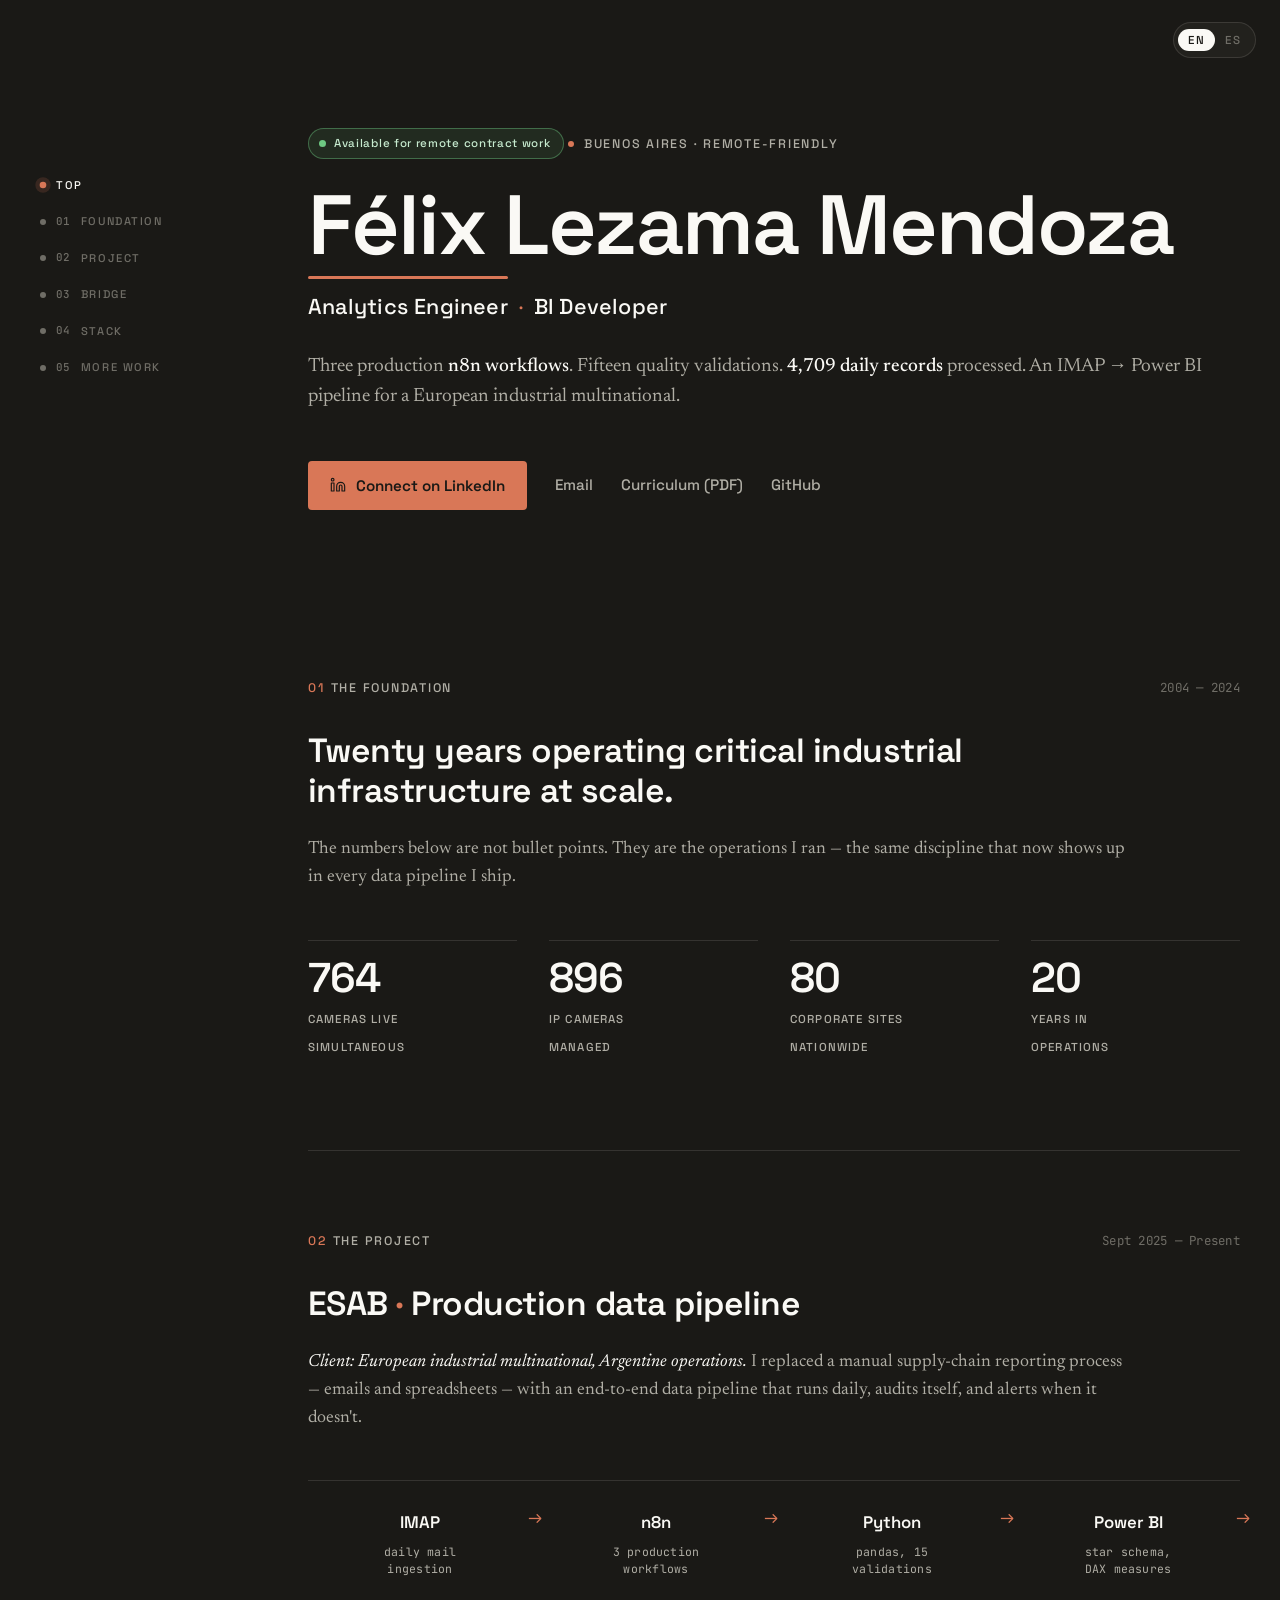
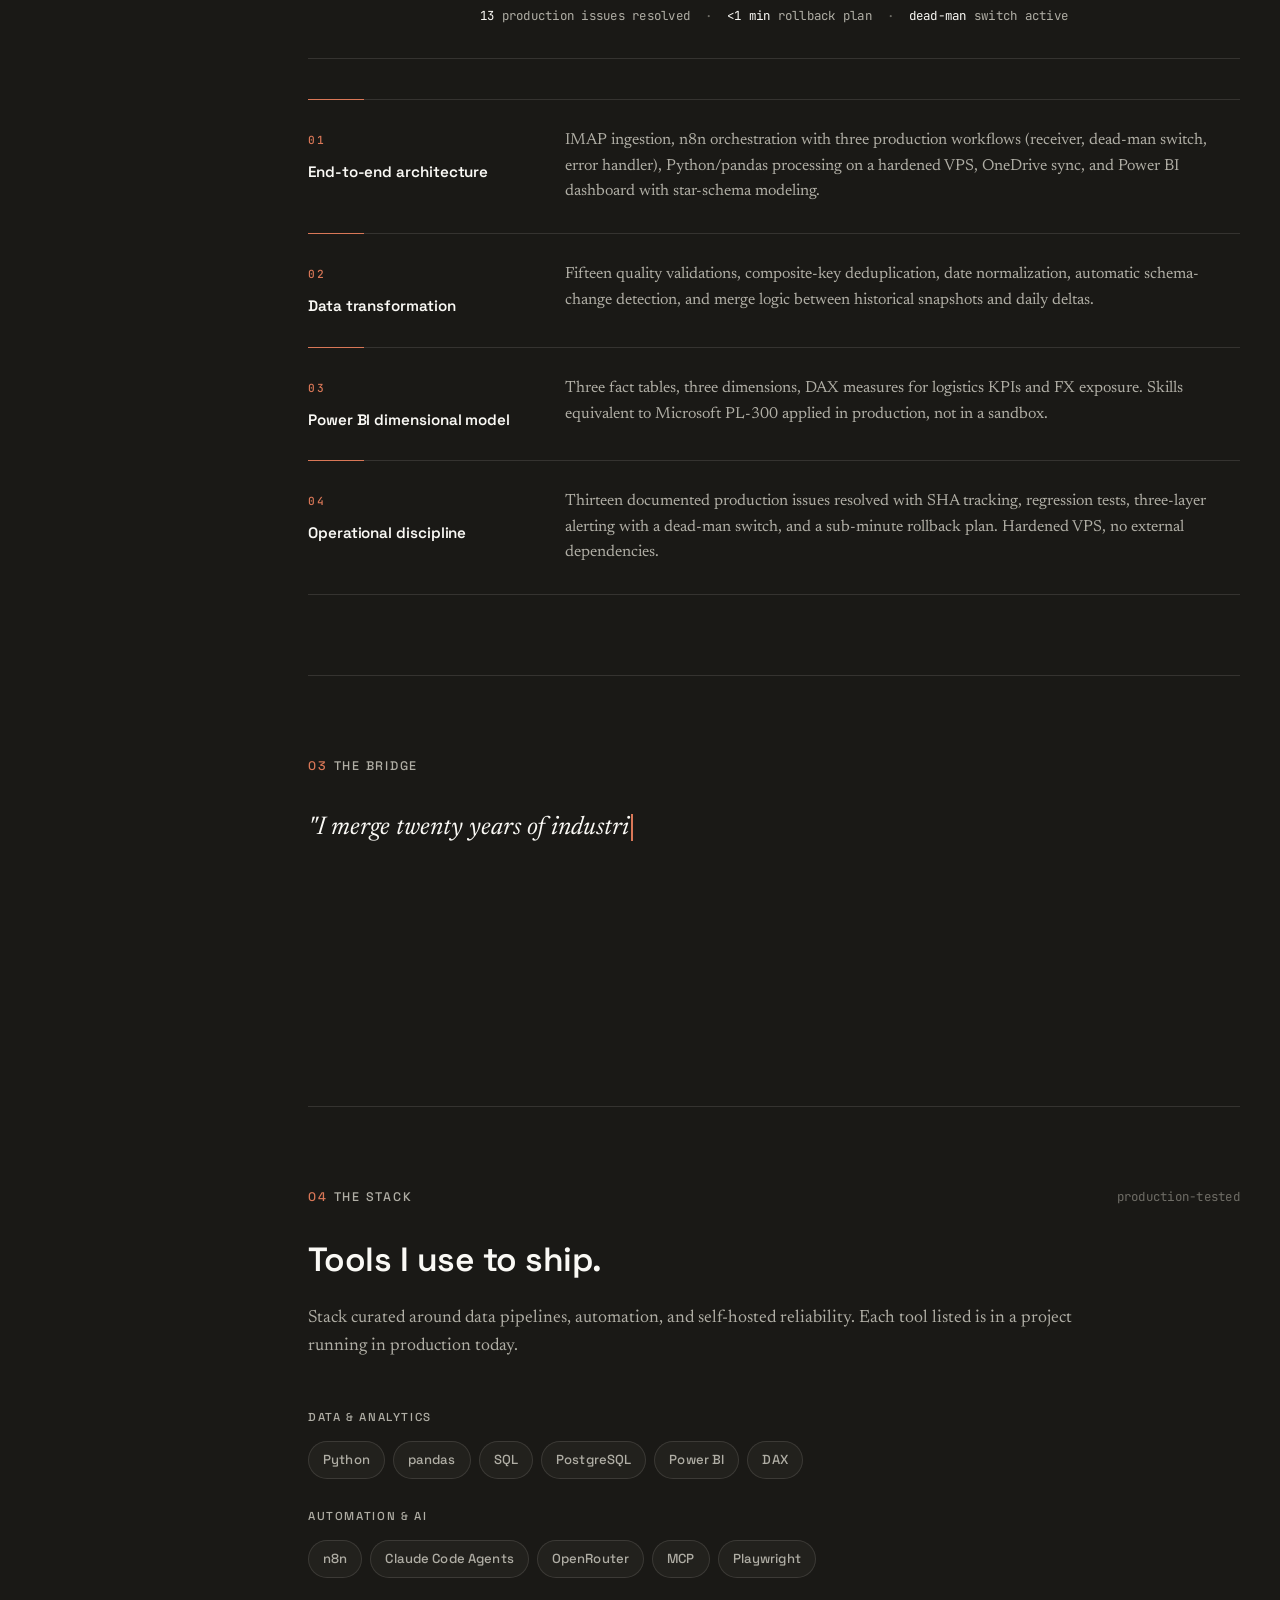
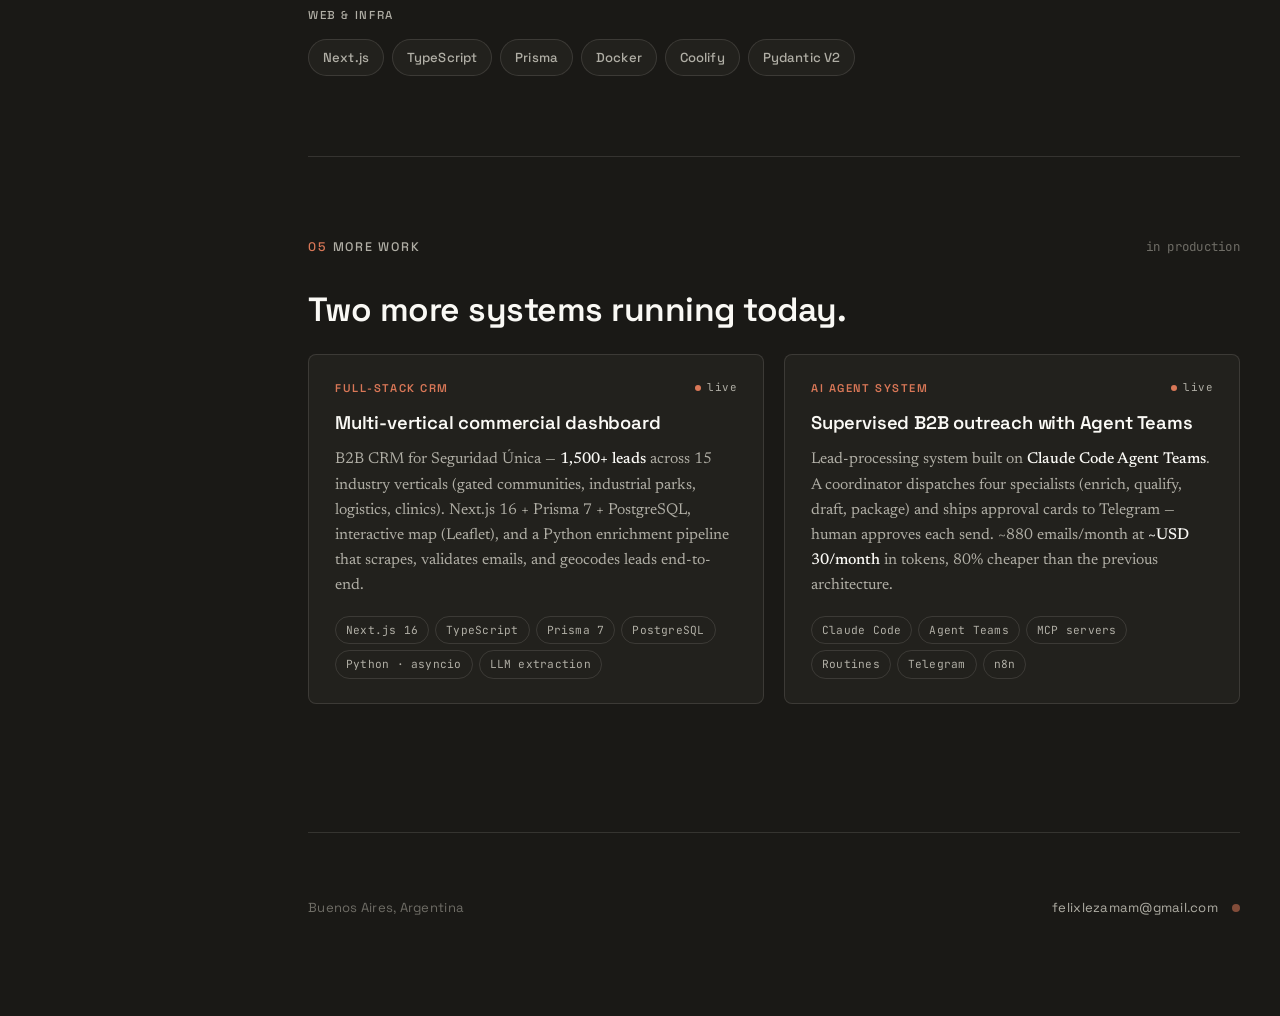
==== commit 59603950: "fix(cv): subir la versión del query string para invalidar la caché Ni la Tarea 1 ni la Tarea 2 estab" ====
--- a/index.html
+++ b/index.html
@@ -27,7 +27,7 @@
     <link href="https://fonts.googleapis.com/css2?family=Space+Grotesk:wght@400;500;600;700&family=Newsreader:ital,opsz,wght@0,6..72,400;0,6..72,500;1,6..72,400&family=JetBrains+Mono:wght@400;500&display=swap" rel="stylesheet">
 
     <!-- Custom CSS -->
-    <link rel="stylesheet" href="styles.css?v=9">
+    <link rel="stylesheet" href="styles.css?v=10">
 </head>
 <body>
 
@@ -381,6 +381,6 @@
     </div>
 
     <!-- Custom JS -->
-    <script src="script.js?v=9"></script>
+    <script src="script.js?v=10"></script>
 </body>
 </html>
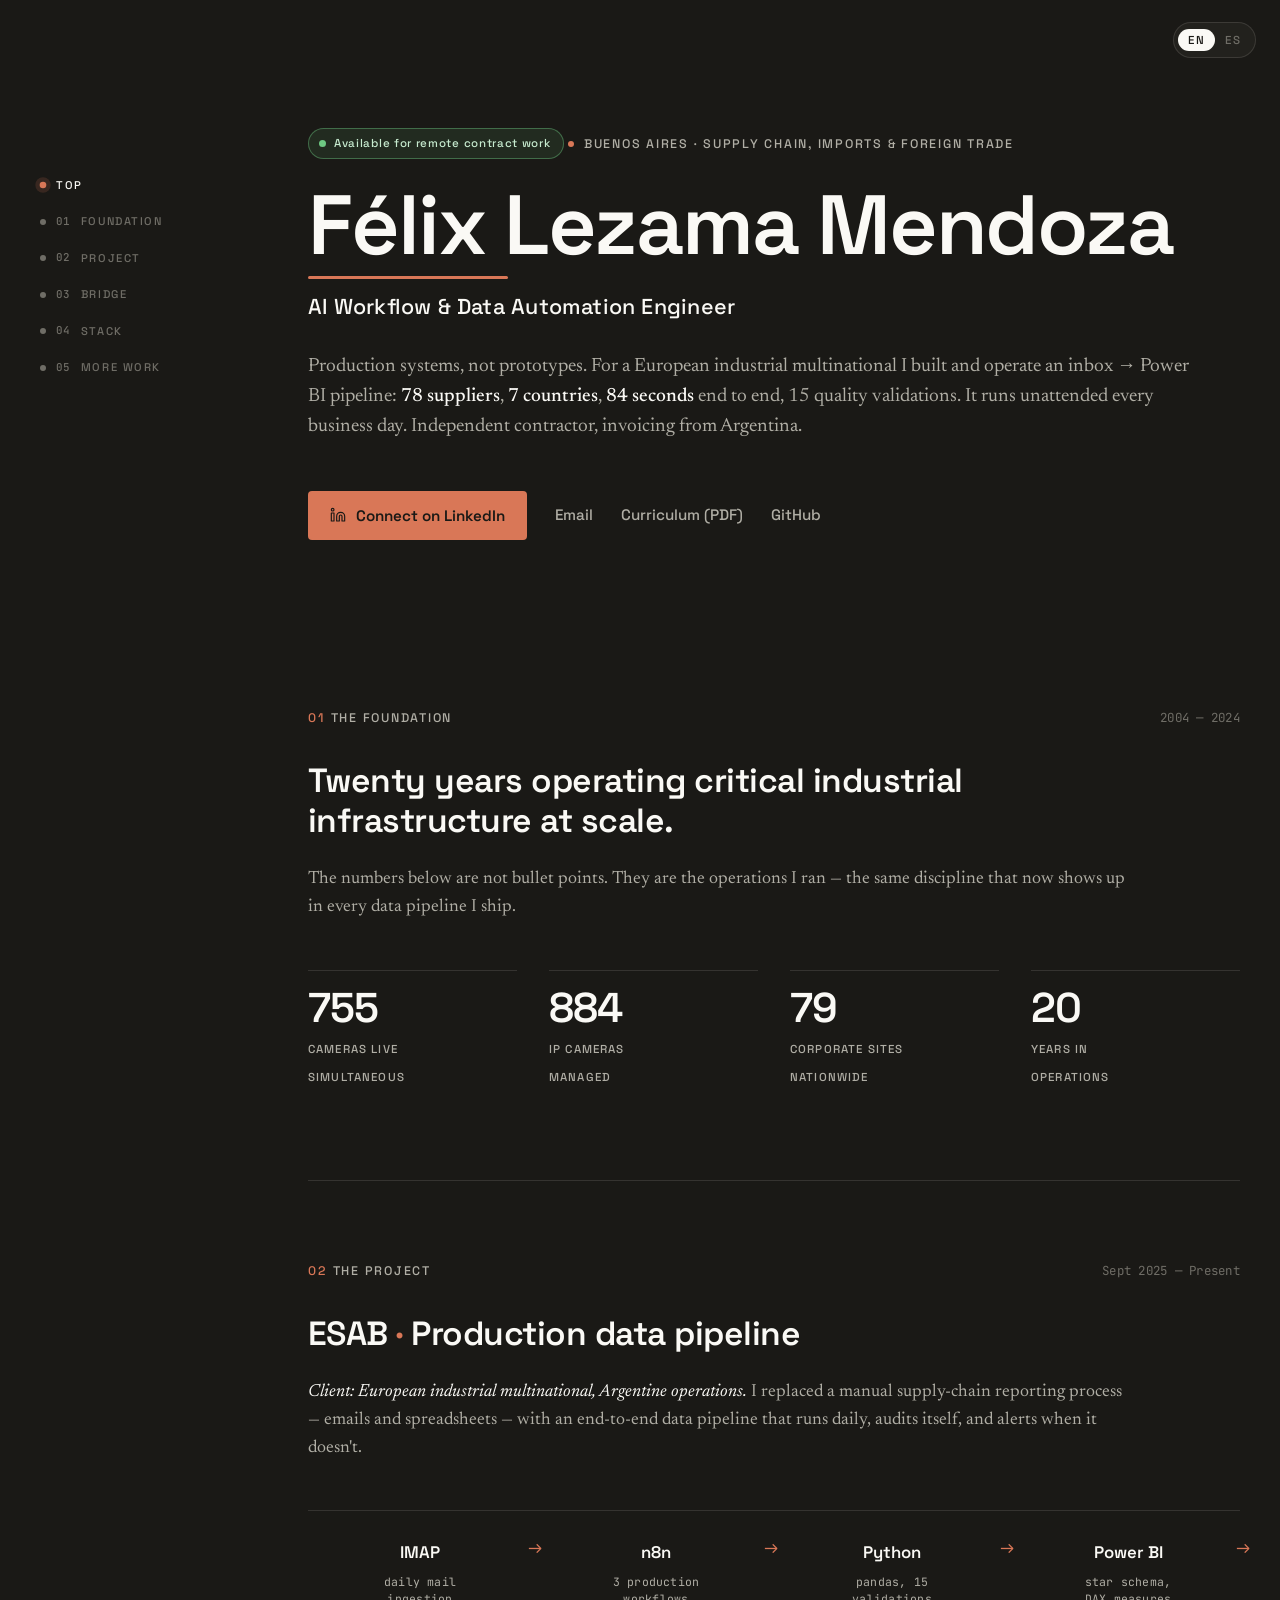
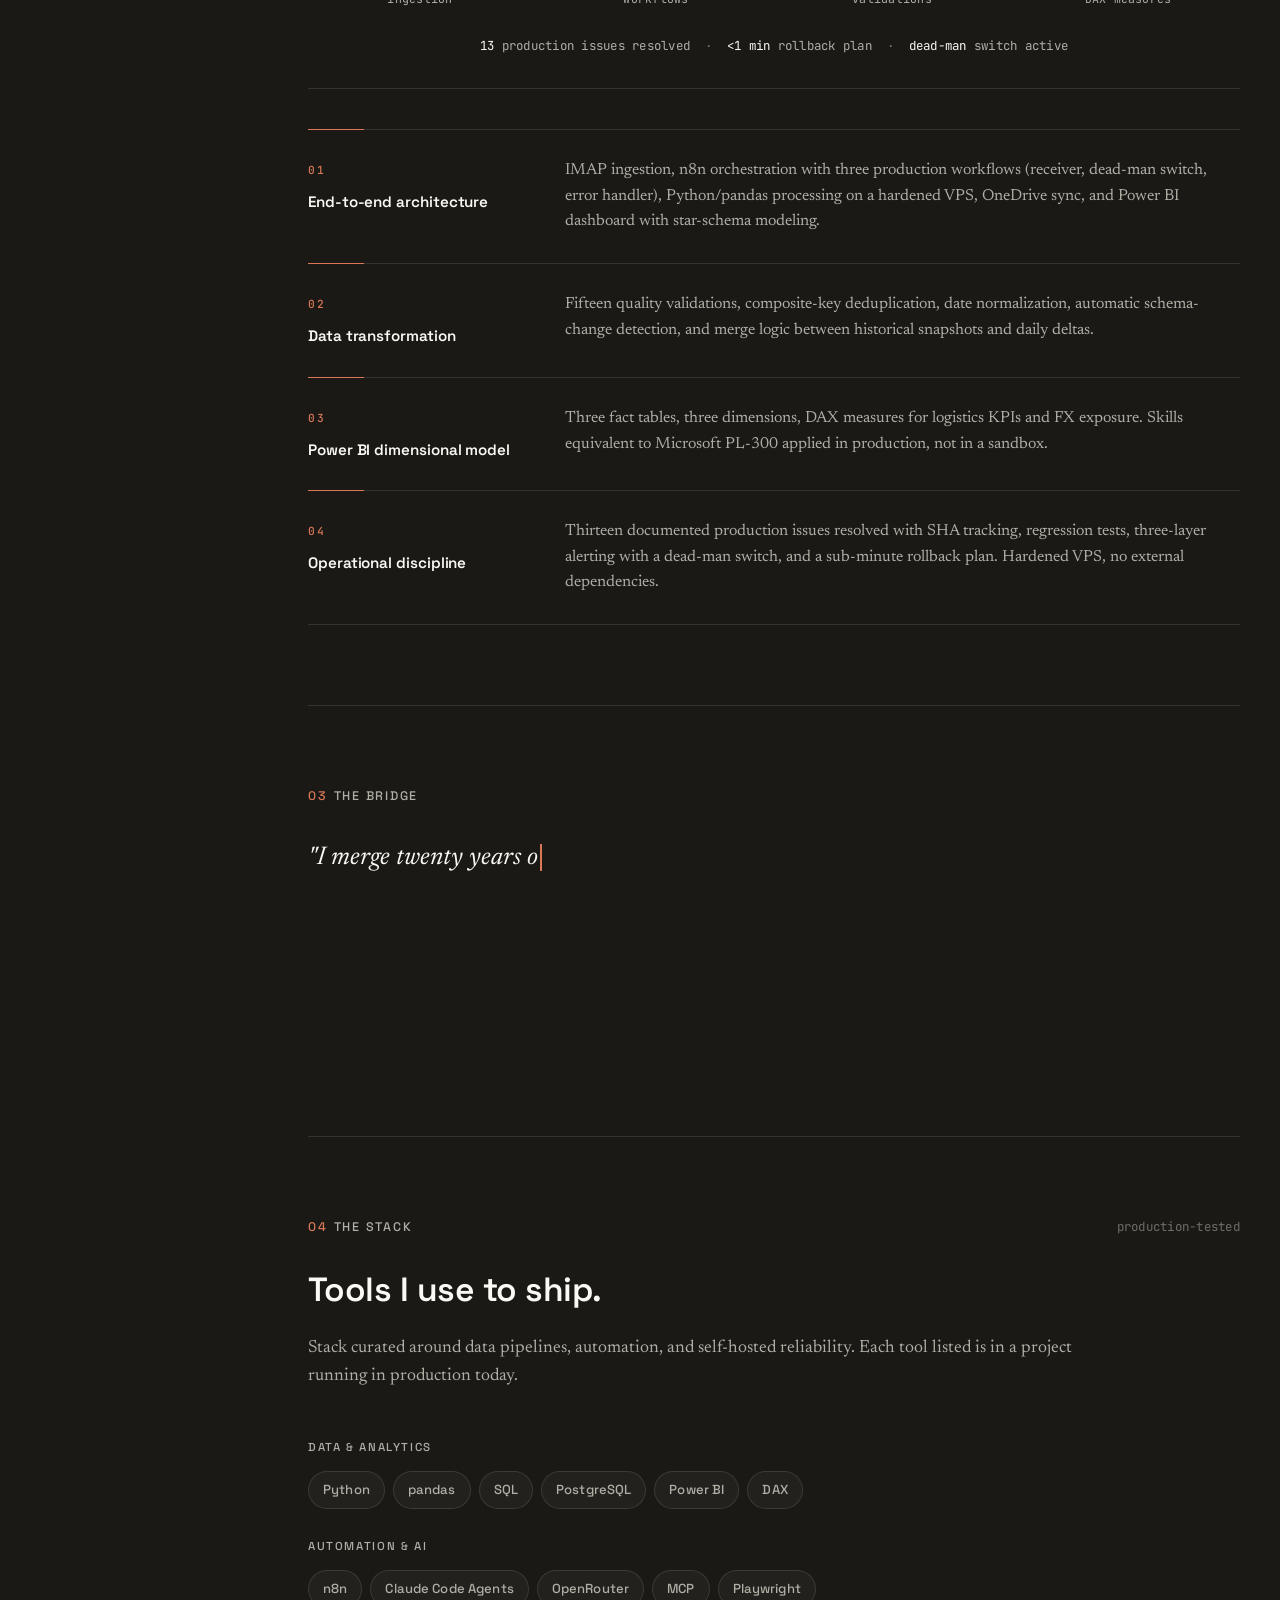
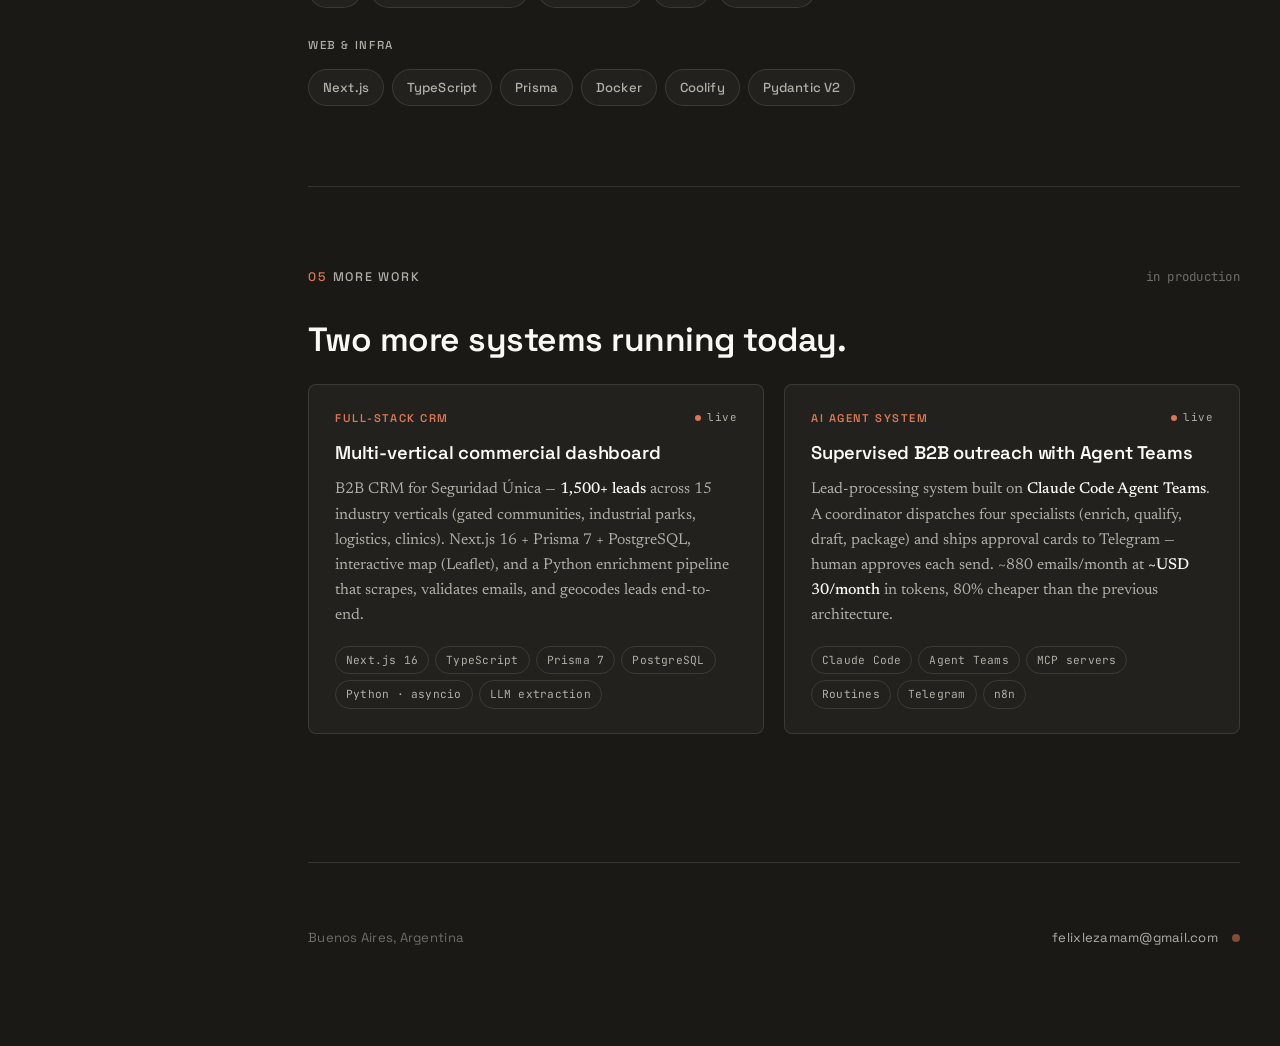
==== commit b04b79d1: "feat(cv): el hero en inglés pasa de candidato a proveedor El titular decía "Analytics Engineer · BI " ====
--- a/index.html
+++ b/index.html
@@ -27,7 +27,7 @@
     <link href="https://fonts.googleapis.com/css2?family=Space+Grotesk:wght@400;500;600;700&family=Newsreader:ital,opsz,wght@0,6..72,400;0,6..72,500;1,6..72,400&family=JetBrains+Mono:wght@400;500&display=swap" rel="stylesheet">
 
     <!-- Custom CSS -->
-    <link rel="stylesheet" href="styles.css?v=10">
+    <link rel="stylesheet" href="styles.css?v=11">
 </head>
 <body>
 
@@ -93,19 +93,21 @@
                 <span class="status-label detail-label" data-i18n="status-detail">US Eastern overlap · supply chain &amp; imports</span>
             </div>
 
-            <div class="hero-eyebrow reveal" data-i18n="hero-eyebrow">Buenos Aires · Remote-friendly</div>
+            <div class="hero-eyebrow reveal" data-i18n="hero-eyebrow">Buenos Aires · Supply chain, imports &amp; foreign trade</div>
 
             <div class="hero-name-wrap reveal">
                 <h1 class="hero-title" id="hero-name" data-tap-target="industrial">Félix Lezama Mendoza</h1>
                 <span class="tap-feedback" id="tap-feedback" aria-live="polite"></span>
             </div>
 
-            <p class="hero-role reveal" data-i18n="hero-role">Analytics Engineer<span class="sep">·</span>BI Developer</p>
+            <p class="hero-role reveal" data-i18n="hero-role">AI Workflow &amp; Data Automation Engineer</p>
 
             <p class="hero-subtitle reveal" data-i18n="hero-subtitle">
-                Three production <b>n8n workflows</b>. Fifteen quality validations.
-                <b>4,709 daily records</b> processed. An IMAP&nbsp;→&nbsp;Power BI pipeline
-                for a European industrial multinational.
+                Production systems, not prototypes. For a European industrial multinational
+                I built and operate an inbox&nbsp;&rarr;&nbsp;Power BI pipeline:
+                <b>78 suppliers</b>, <b>7 countries</b>, <b>84 seconds</b> end to end,
+                15 quality validations. It runs unattended every business day.
+                Independent contractor, invoicing from Argentina.
             </p>
 
             <nav class="hero-cta reveal">
@@ -381,6 +383,6 @@
     </div>
 
     <!-- Custom JS -->
-    <script src="script.js?v=10"></script>
+    <script src="script.js?v=11"></script>
 </body>
 </html>
--- a/styles.css
+++ b/styles.css
@@ -1041,6 +1041,23 @@
     }
     .status-label { white-space: normal; }
     .status-pill .status-dot { margin-top: 5px; }
+
+    /* El eyebrow del hero lleva la línea de dominio, que no entra en una línea
+       en pantallas angostas. Se acota igual que el pill —contra el viewport y
+       no contra el padre— porque el contenedor ya desborda y, sin esto, la
+       segunda mitad del texto queda fuera de la pantalla. */
+    .hero-eyebrow {
+        max-width: calc(100vw - 80px);
+        align-items: flex-start;
+    }
+
+    /* El titular en inglés es más largo que el anterior y quedaba 32 px fuera
+       de la pantalla. Mismo recurso: se acota contra el viewport para que
+       envuelva. La bajada NO se toca acá: ya se cortaba con el texto viejo,
+       y eso es parte del desborde preexistente del contenedor. */
+    .hero-role {
+        max-width: calc(100vw - 80px);
+    }
 }
 
 .status-pill[data-state="off"] .off-label { display: inline; }
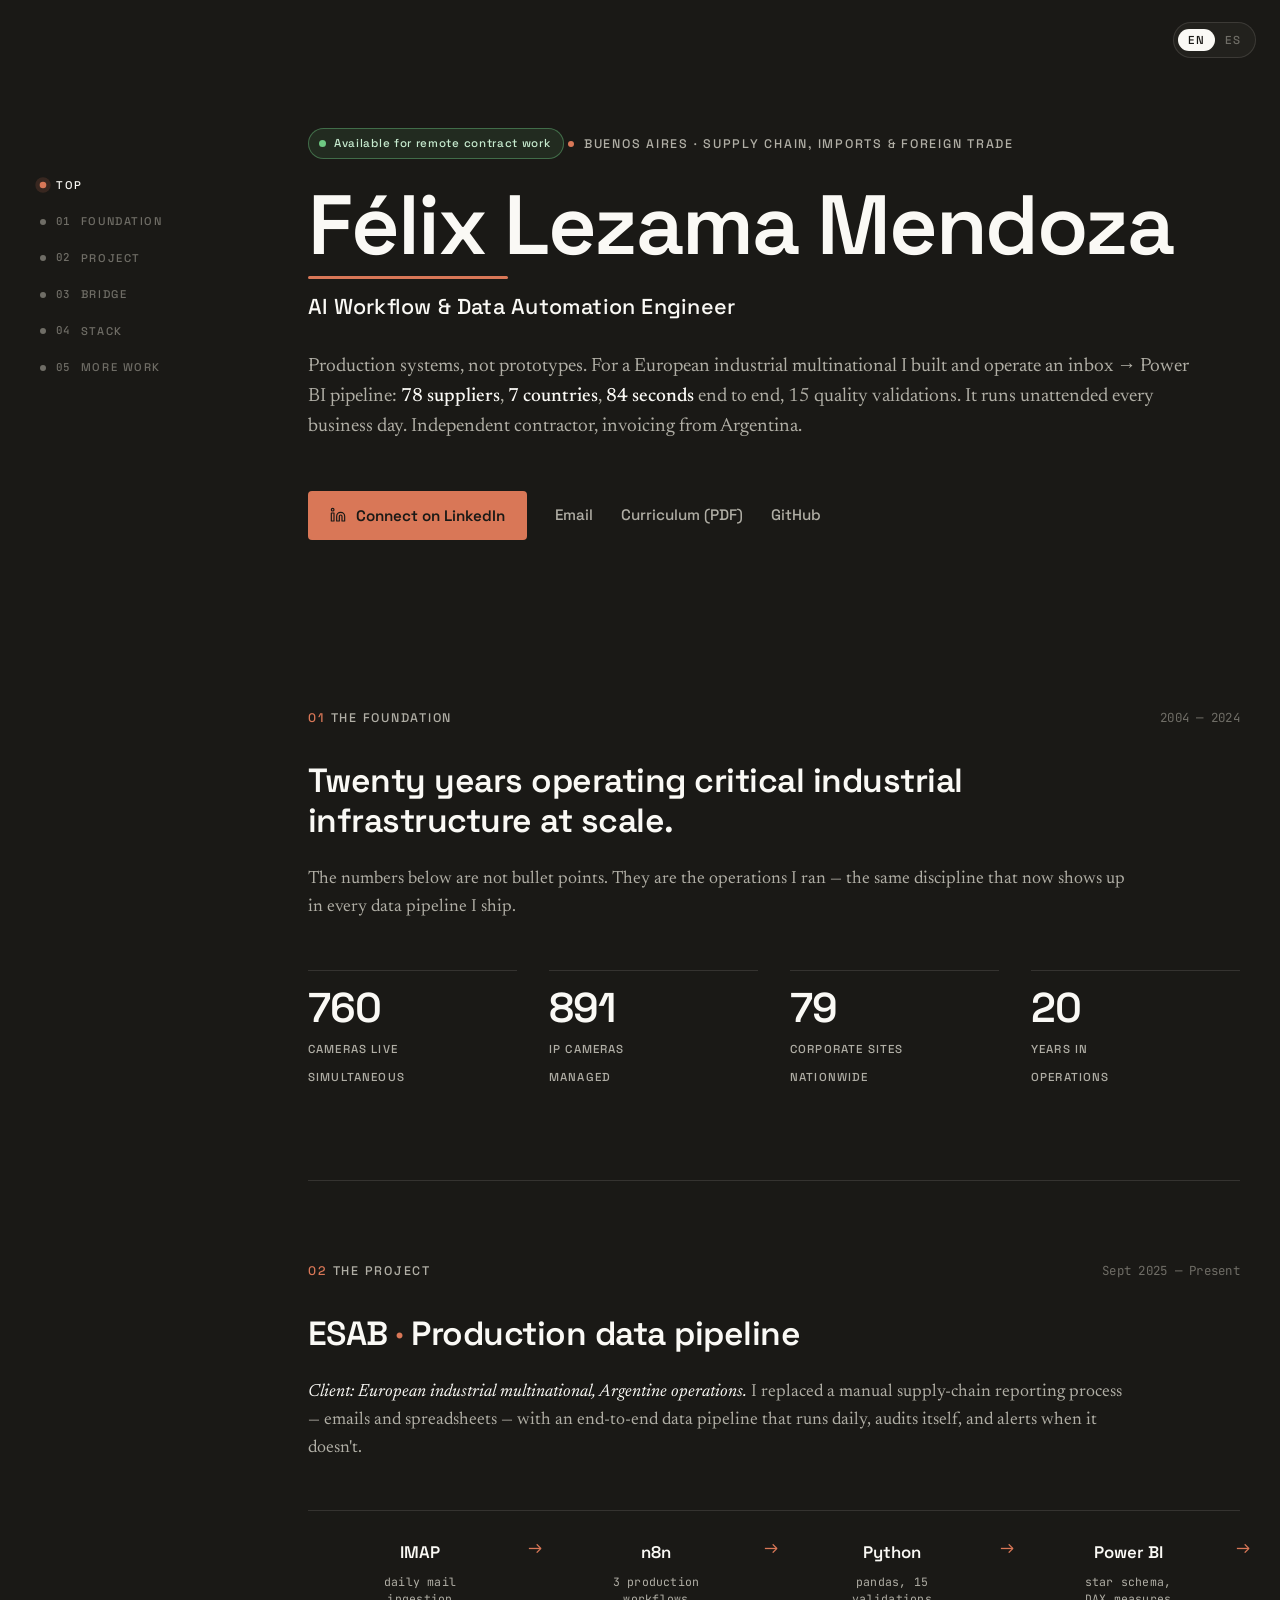
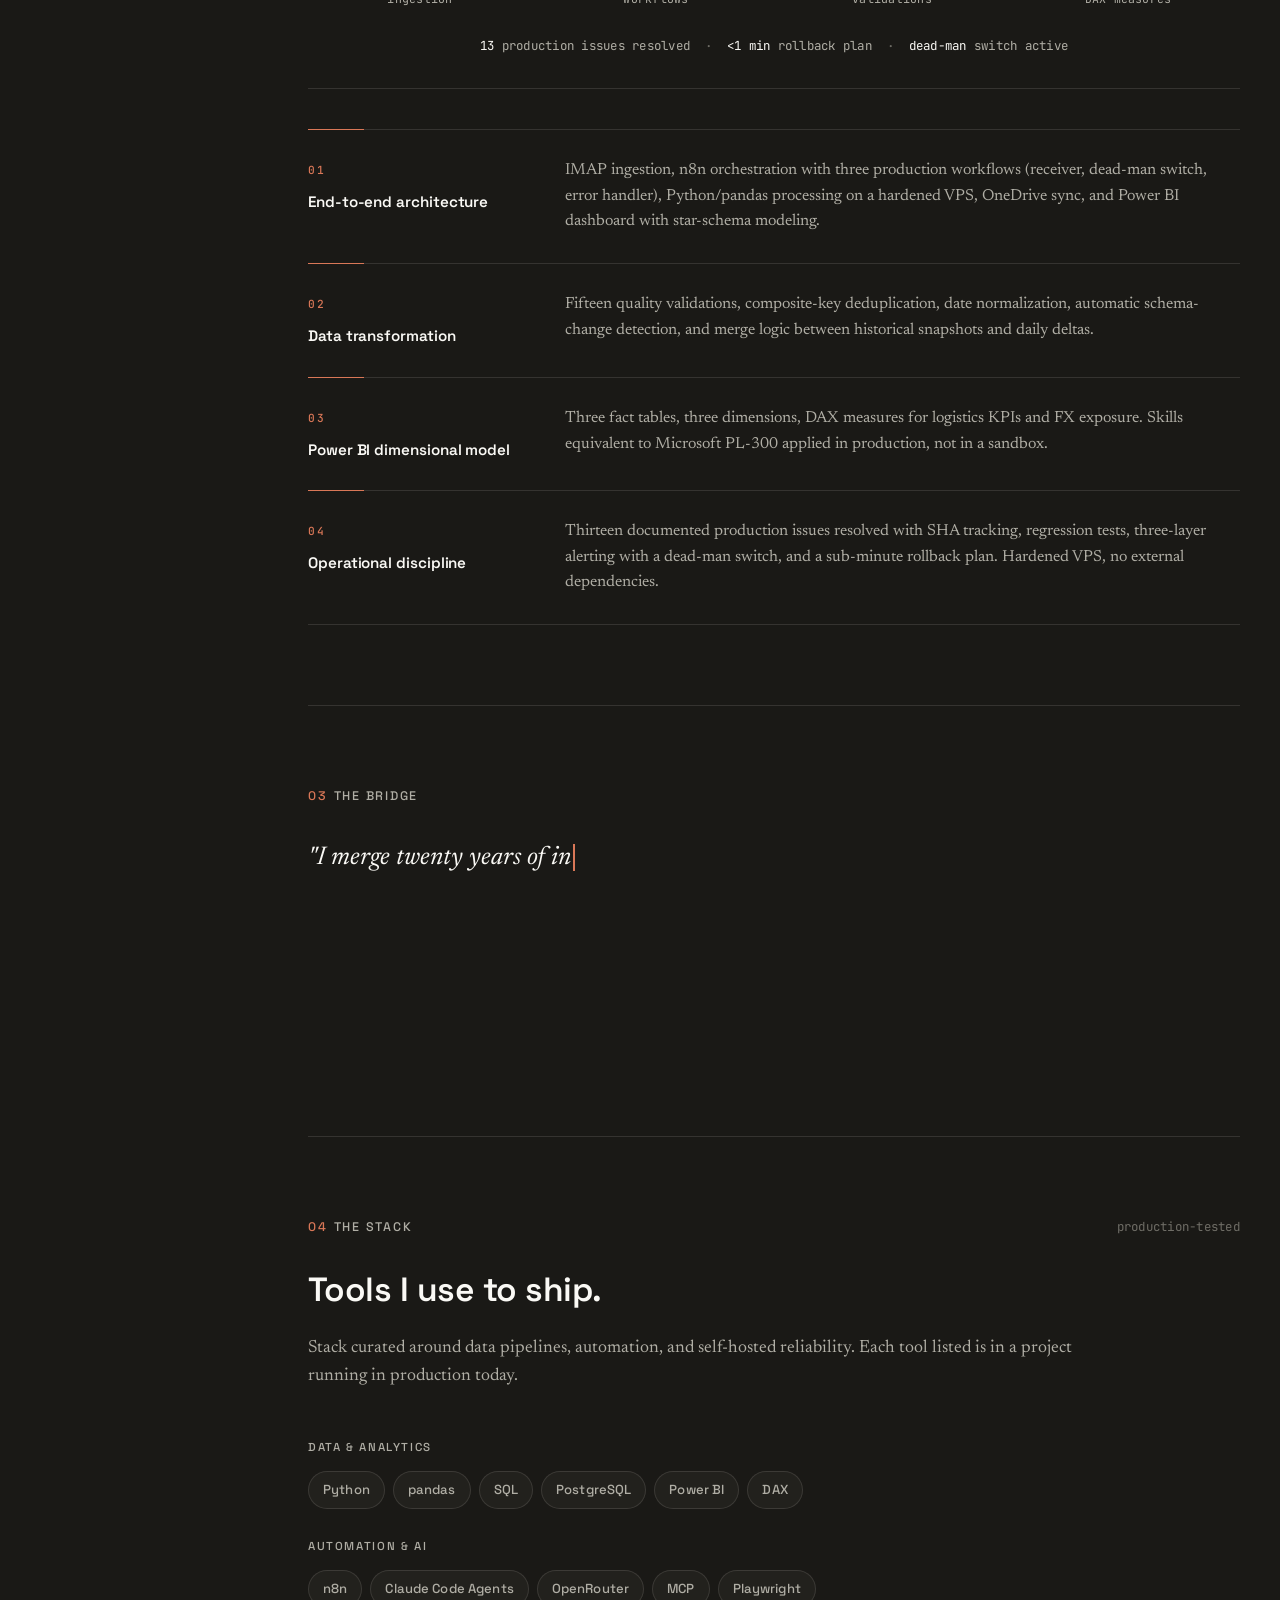
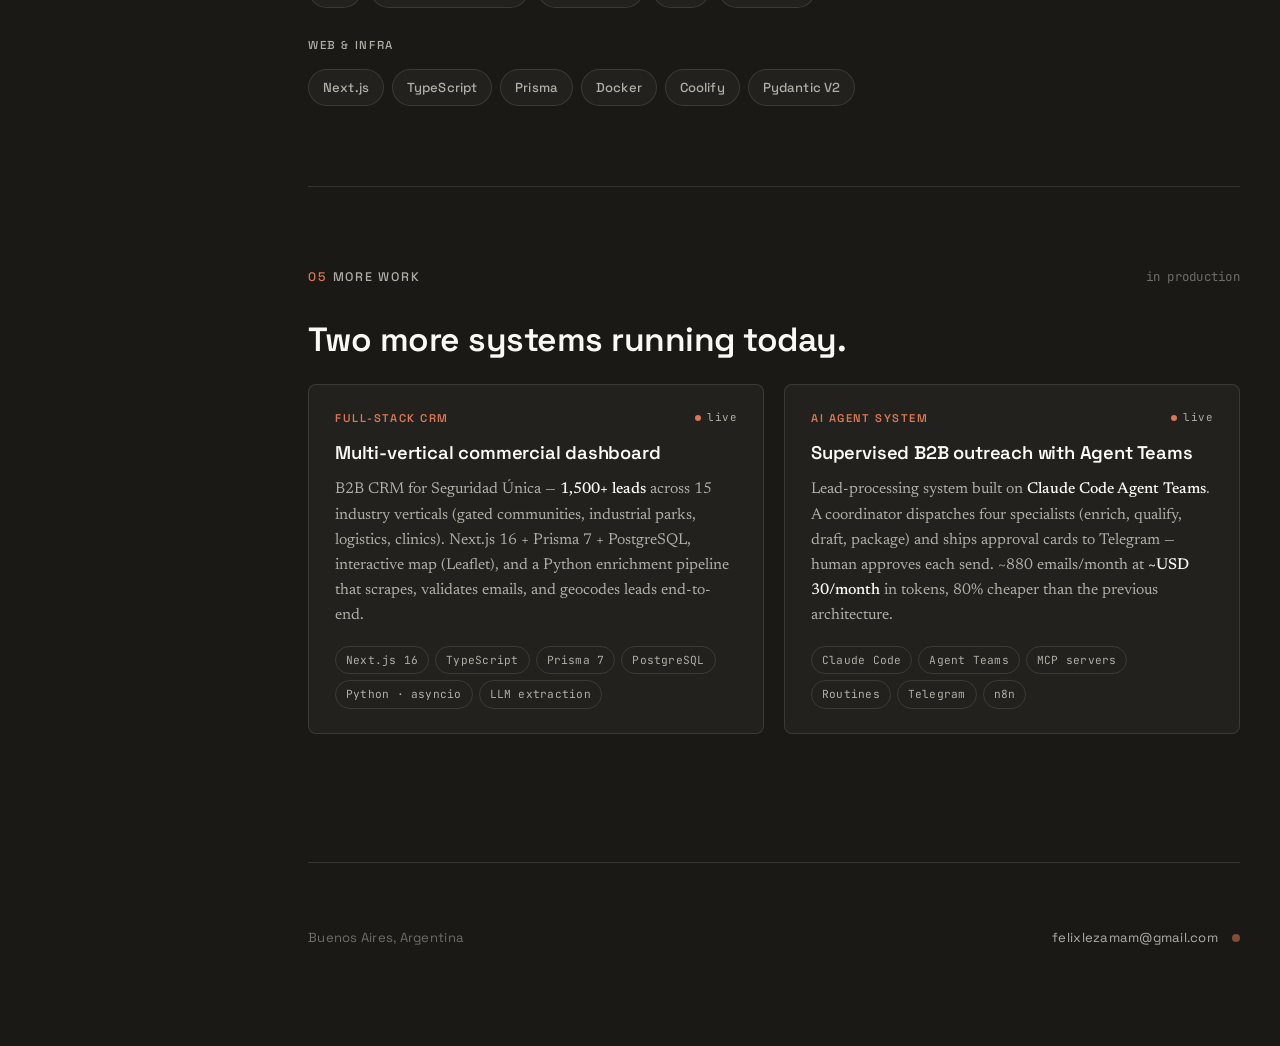
==== commit 070278f5: "fix(cv): eliminar el desborde horizontal en pantallas angostas La grilla de la sección 05 declaraba " ====
--- a/index.html
+++ b/index.html
@@ -27,7 +27,7 @@
     <link href="https://fonts.googleapis.com/css2?family=Space+Grotesk:wght@400;500;600;700&family=Newsreader:ital,opsz,wght@0,6..72,400;0,6..72,500;1,6..72,400&family=JetBrains+Mono:wght@400;500&display=swap" rel="stylesheet">
 
     <!-- Custom CSS -->
-    <link rel="stylesheet" href="styles.css?v=11">
+    <link rel="stylesheet" href="styles.css?v=12">
 </head>
 <body>
 
@@ -383,6 +383,6 @@
     </div>
 
     <!-- Custom JS -->
-    <script src="script.js?v=11"></script>
+    <script src="script.js?v=12"></script>
 </body>
 </html>
--- a/styles.css
+++ b/styles.css
@@ -1192,7 +1192,13 @@
    ========================================================================= */
 .projects {
     display: grid;
-    grid-template-columns: repeat(auto-fit, minmax(420px, 1fr));
+    /* El minimo va envuelto en min(): auto-fit colapsa columnas pero nunca
+       achica una pista por debajo de su minimo, asi que un 420px rigido
+       obligaba a toda la pagina a medir 420px de ancho aunque la pantalla
+       fuera mas angosta, y el desborde se veia arriba, en el hero. Con
+       min(420px, 100%) la pista cede al ancho disponible y colapsa a una
+       sola columna, sin necesidad de un breakpoint nuevo. */
+    grid-template-columns: repeat(auto-fit, minmax(min(420px, 100%), 1fr));
     gap: 20px;
     margin-top: 8px;
 }
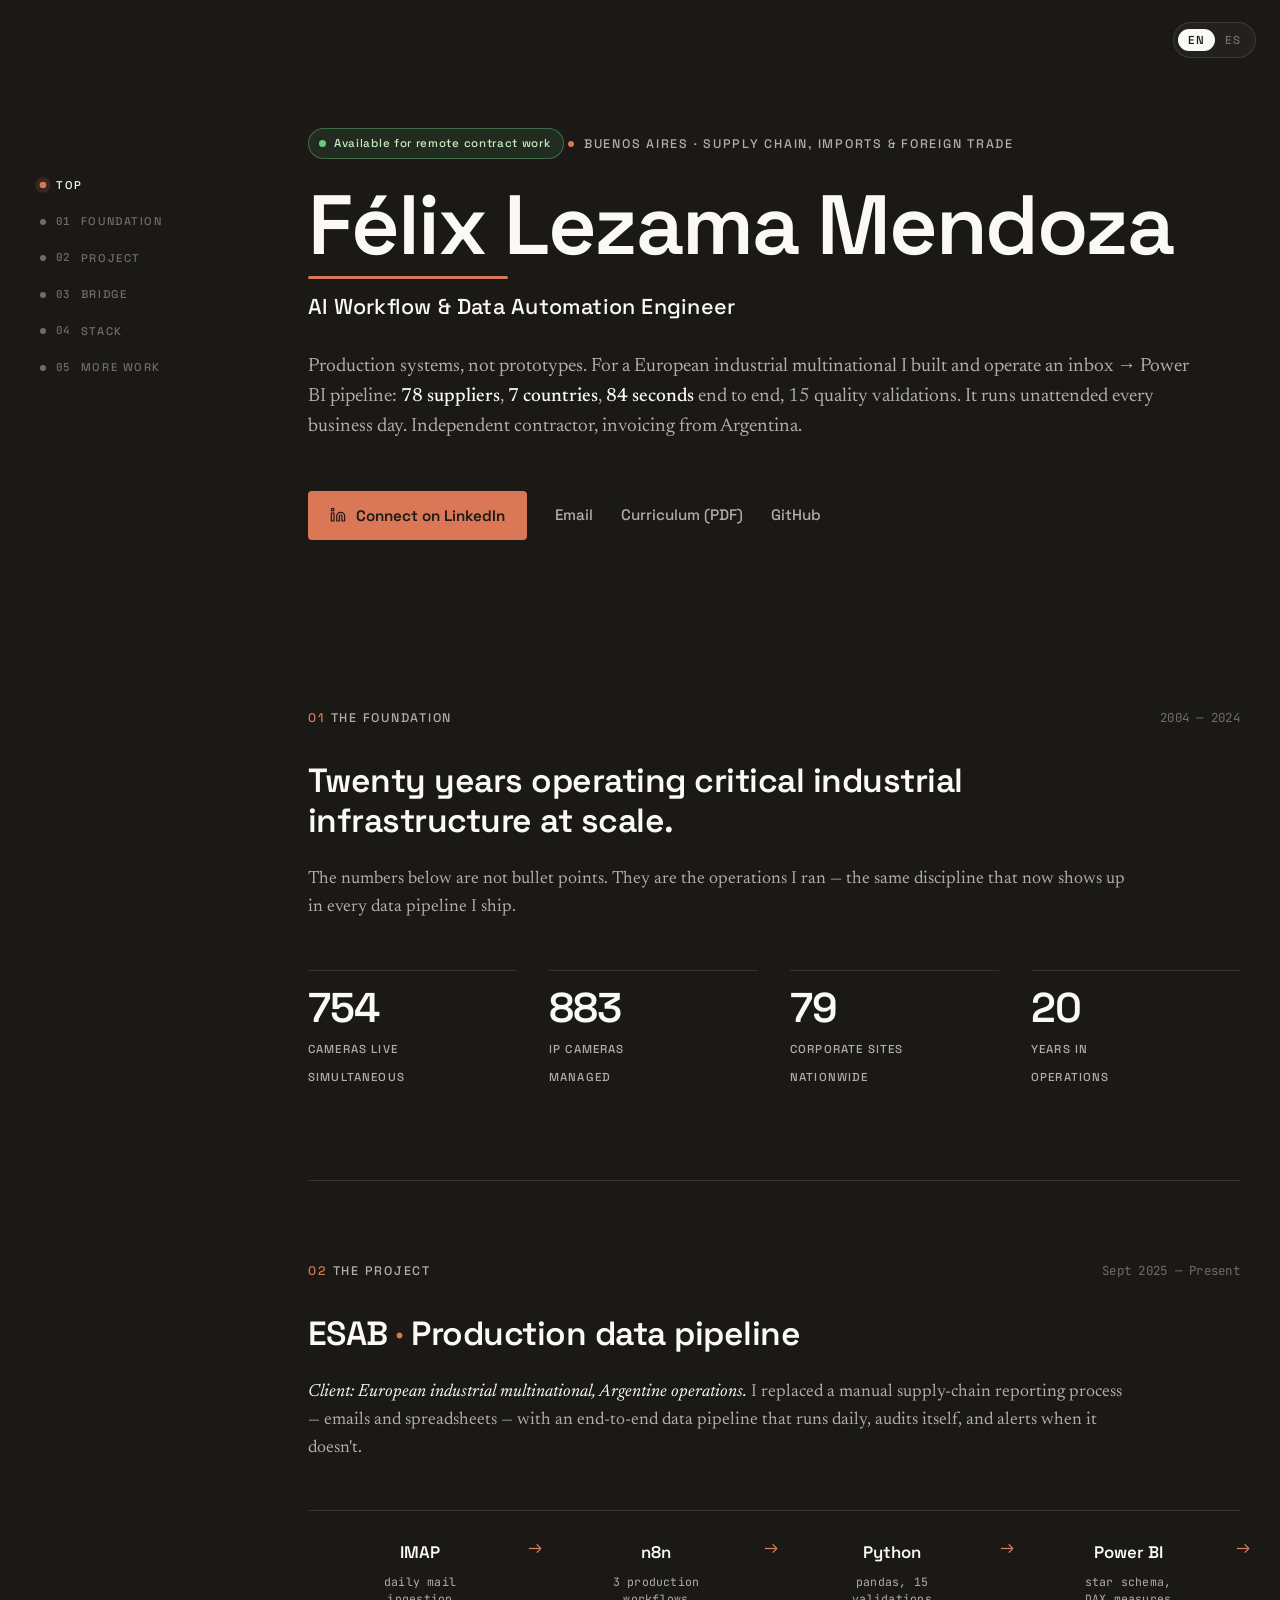
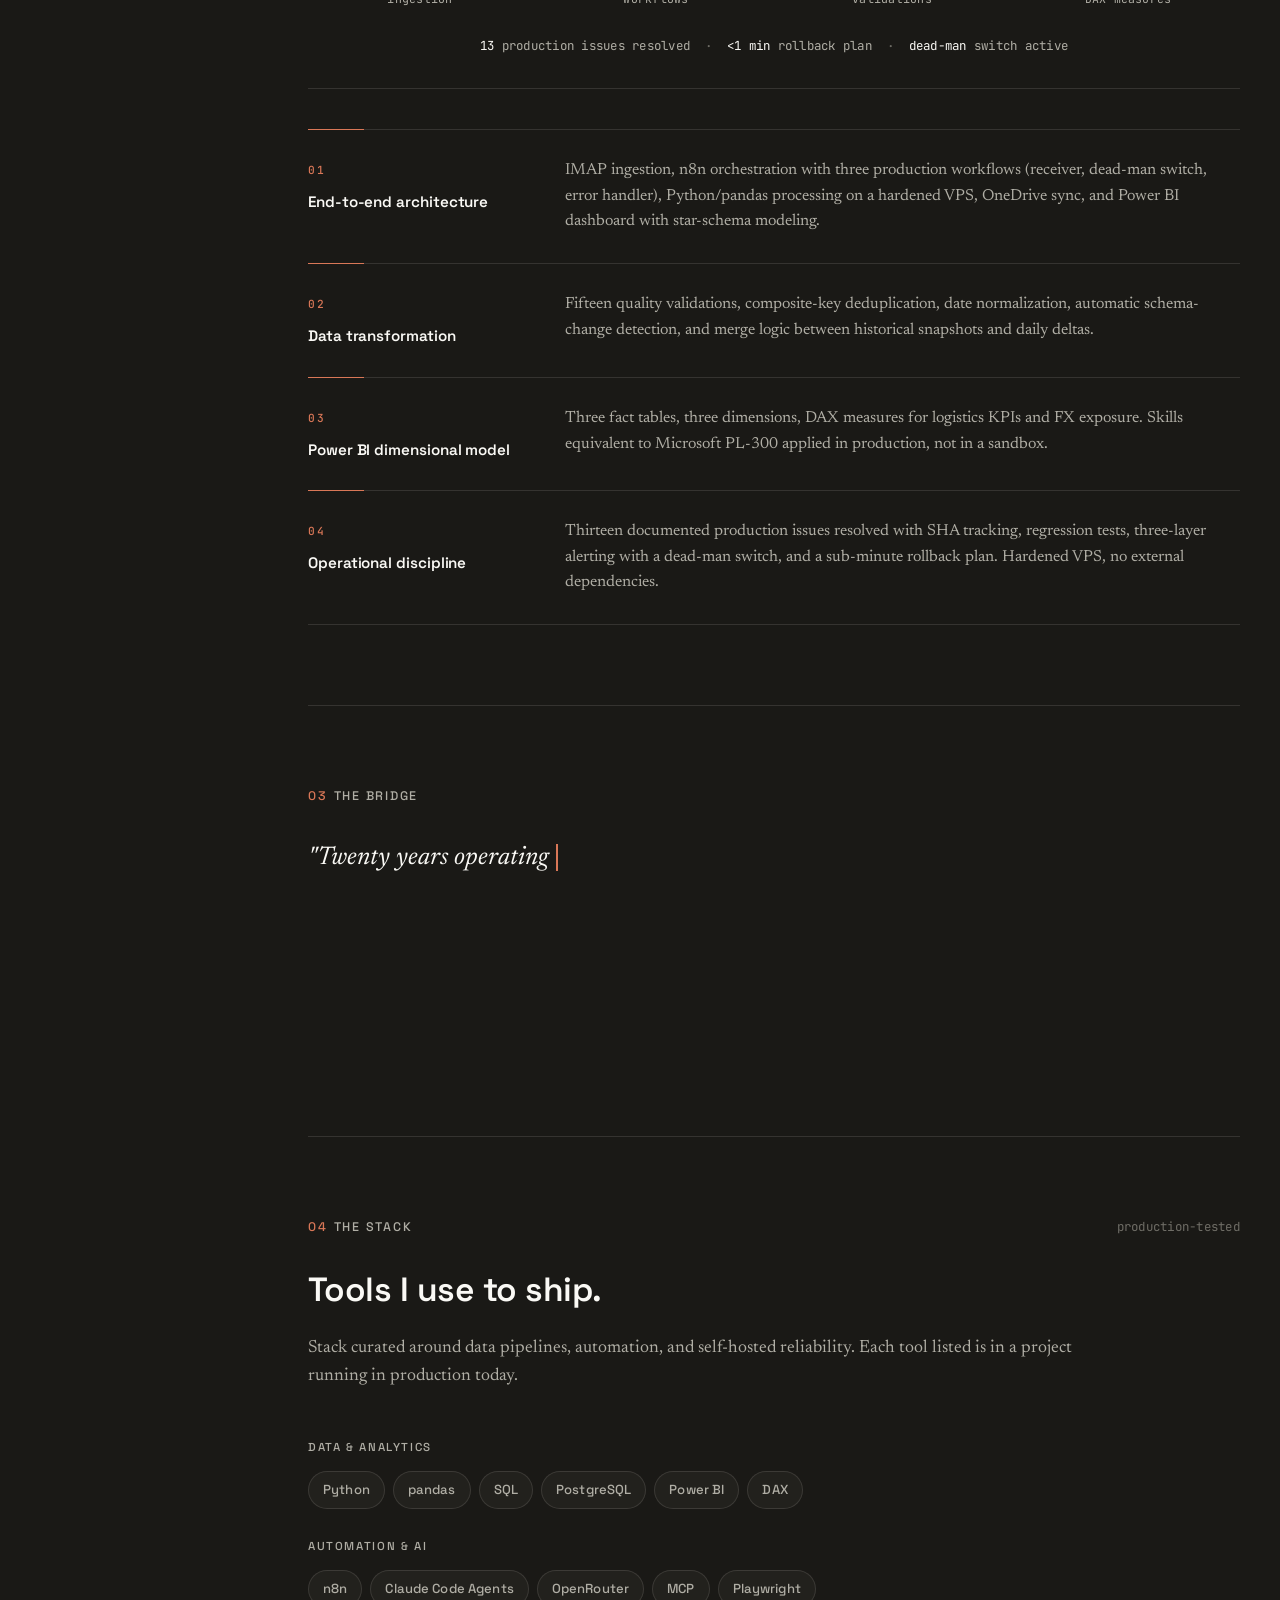
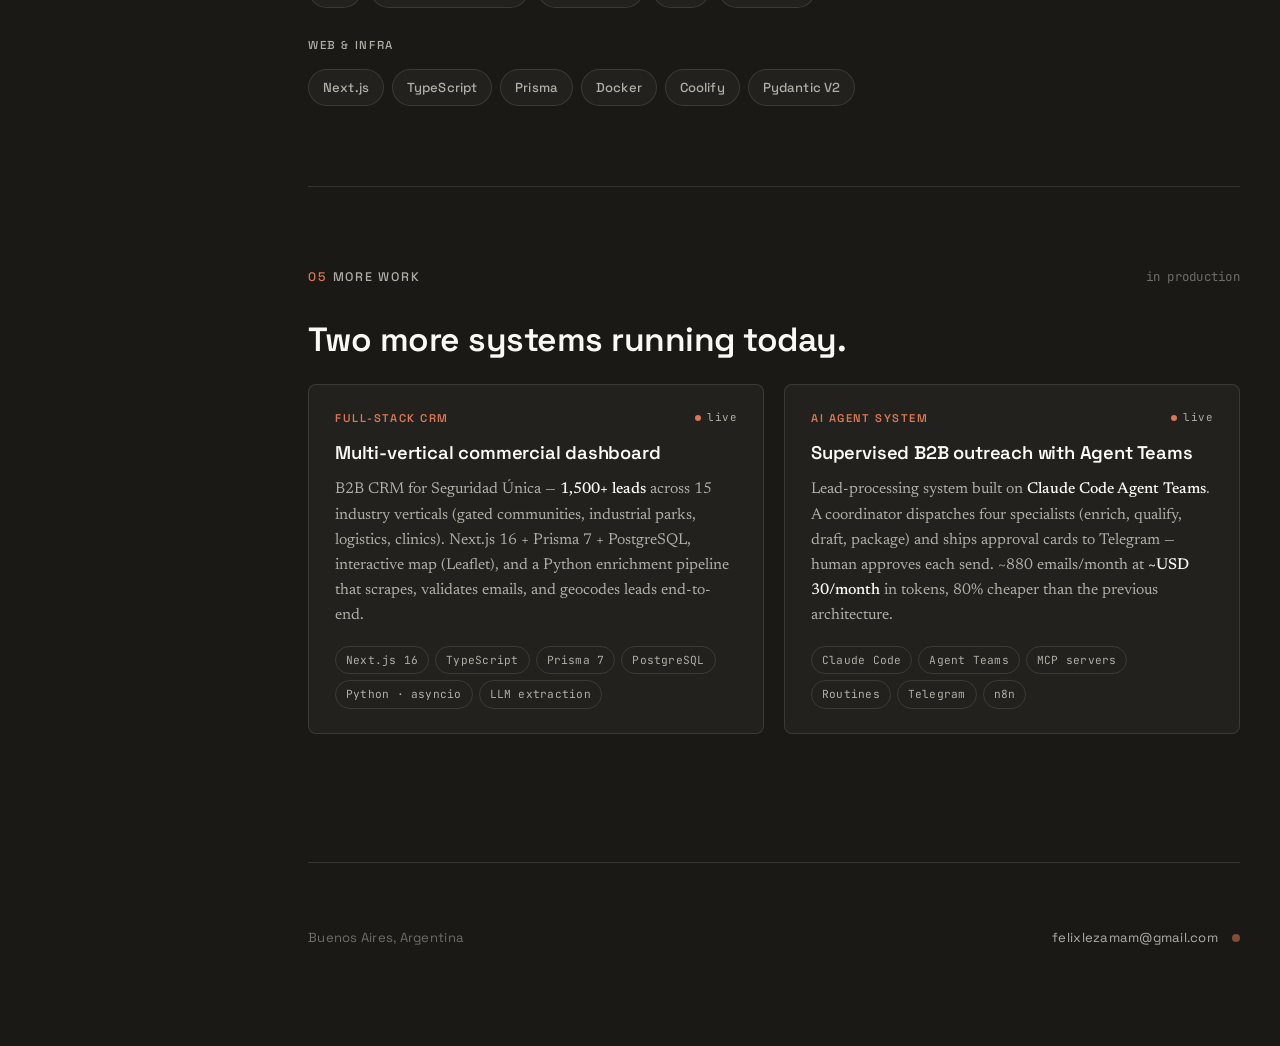
==== commit 8145f4c6: "feat(cv): el Puente en inglés deja de pedir un rol y se presenta como proveedor El texto cerraba con" ====
--- a/index.html
+++ b/index.html
@@ -27,7 +27,7 @@
     <link href="https://fonts.googleapis.com/css2?family=Space+Grotesk:wght@400;500;600;700&family=Newsreader:ital,opsz,wght@0,6..72,400;0,6..72,500;1,6..72,400&family=JetBrains+Mono:wght@400;500&display=swap" rel="stylesheet">
 
     <!-- Custom CSS -->
-    <link rel="stylesheet" href="styles.css?v=12">
+    <link rel="stylesheet" href="styles.css?v=13">
 </head>
 <body>
 
@@ -237,7 +237,7 @@
 "Fusiono veinte años operando proyectos industriales con un stack moderno de datos y automatización: Power BI, Python, n8n, SQL. Aplico auditoría basada en outcomes y trabajo con IA como pair-programmer, manteniendo el criterio técnico bajo mi responsabilidad. Busco roles de Analista BI o Data Analyst donde criterio de negocio y disciplina técnica generen valor desde el primer día."
             </div>
             <div class="hidden-text" id="hidden-vision-en">
-"I merge twenty years of industrial operations with a modern data and automation stack: Power BI, Python, n8n, SQL. I apply outcome-based auditing and work with AI as a pair-programmer, keeping technical judgment under my own responsibility. Looking for Analytics Engineer or BI Developer roles where business judgment and technical discipline deliver value from day one."
+"Twenty years operating critical industrial infrastructure: CCTV, access control and monitoring centers, where a failure is measured in consequences and not in a retry. That same discipline is what goes into the data and automation systems I build today — I put them into production and I stay responsible for them while they run. Outcome-based auditing, AI as a pair-programmer with the technical judgment staying mine, and systems designed to keep working when nobody is watching. I work as an independent contractor, invoicing from Argentina, with overlap into US Eastern hours."
             </div>
         </section>
 
@@ -383,6 +383,6 @@
     </div>
 
     <!-- Custom JS -->
-    <script src="script.js?v=12"></script>
+    <script src="script.js?v=13"></script>
 </body>
 </html>
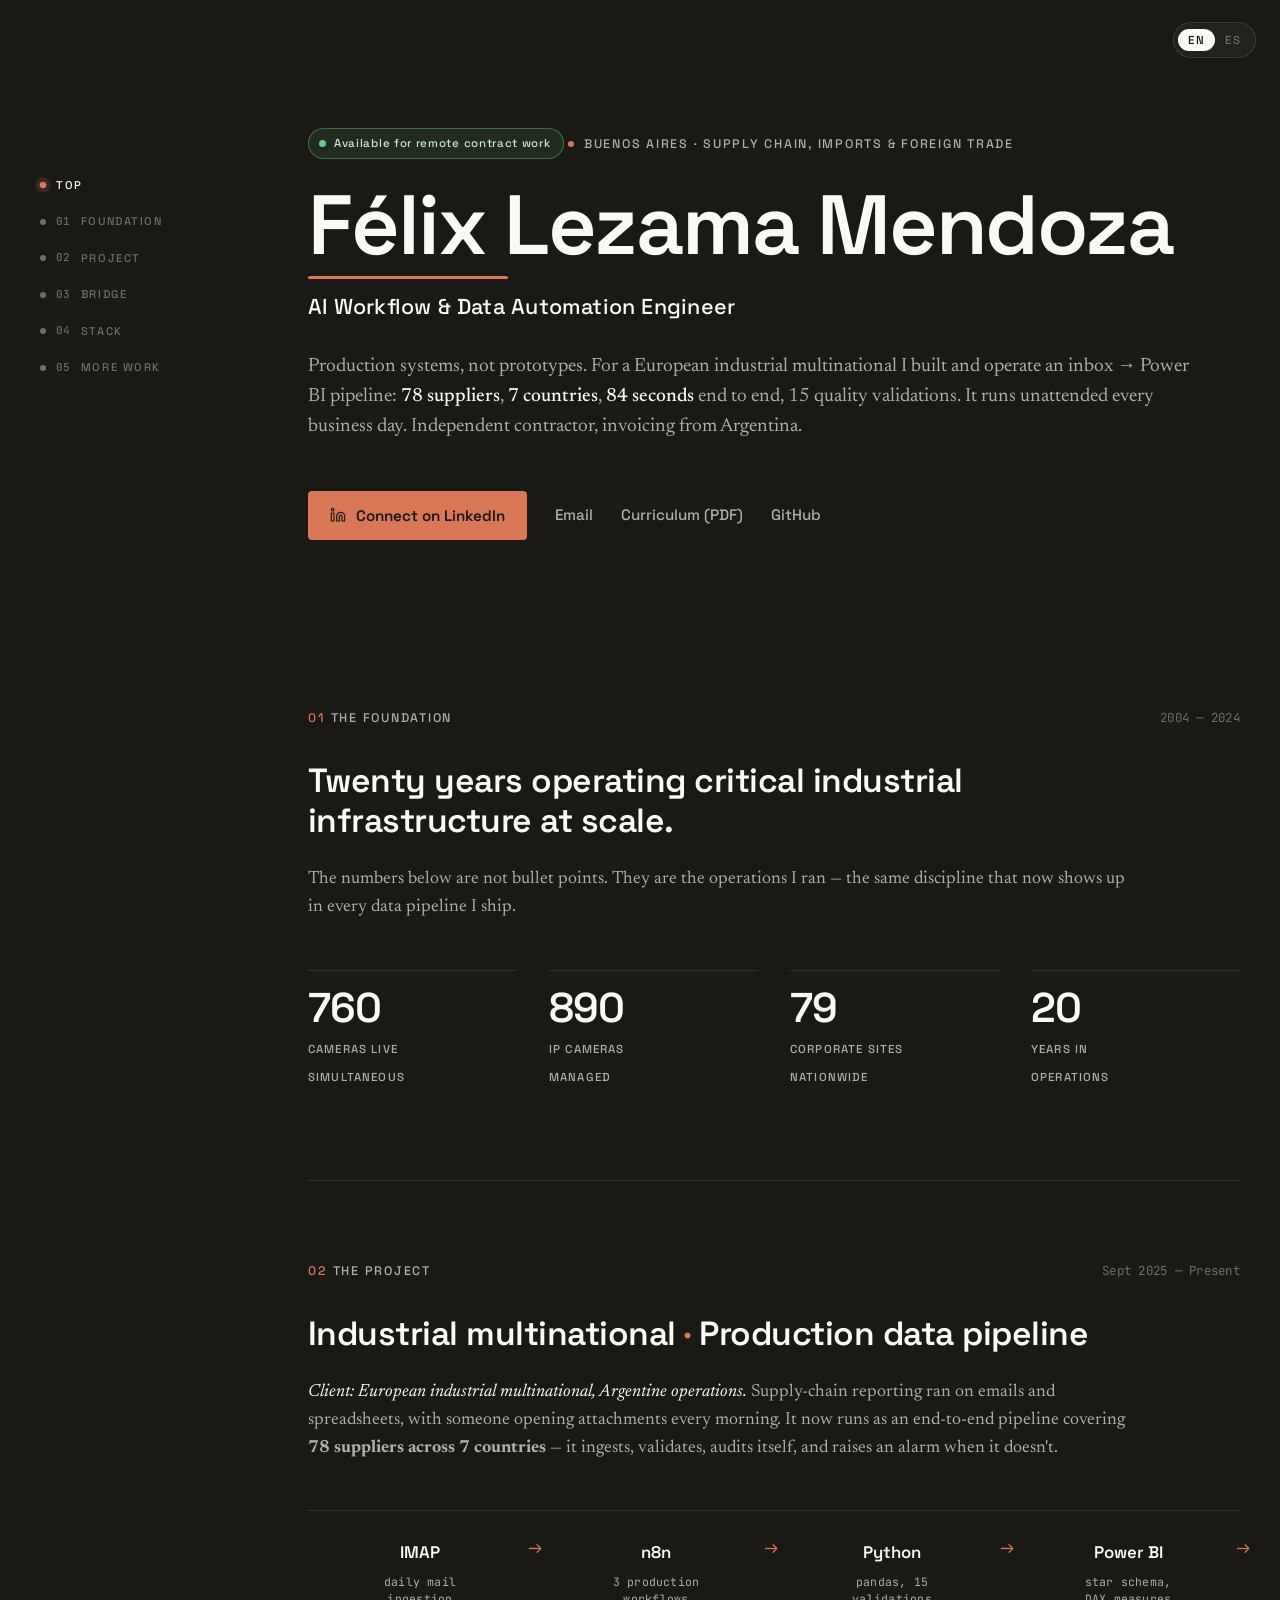
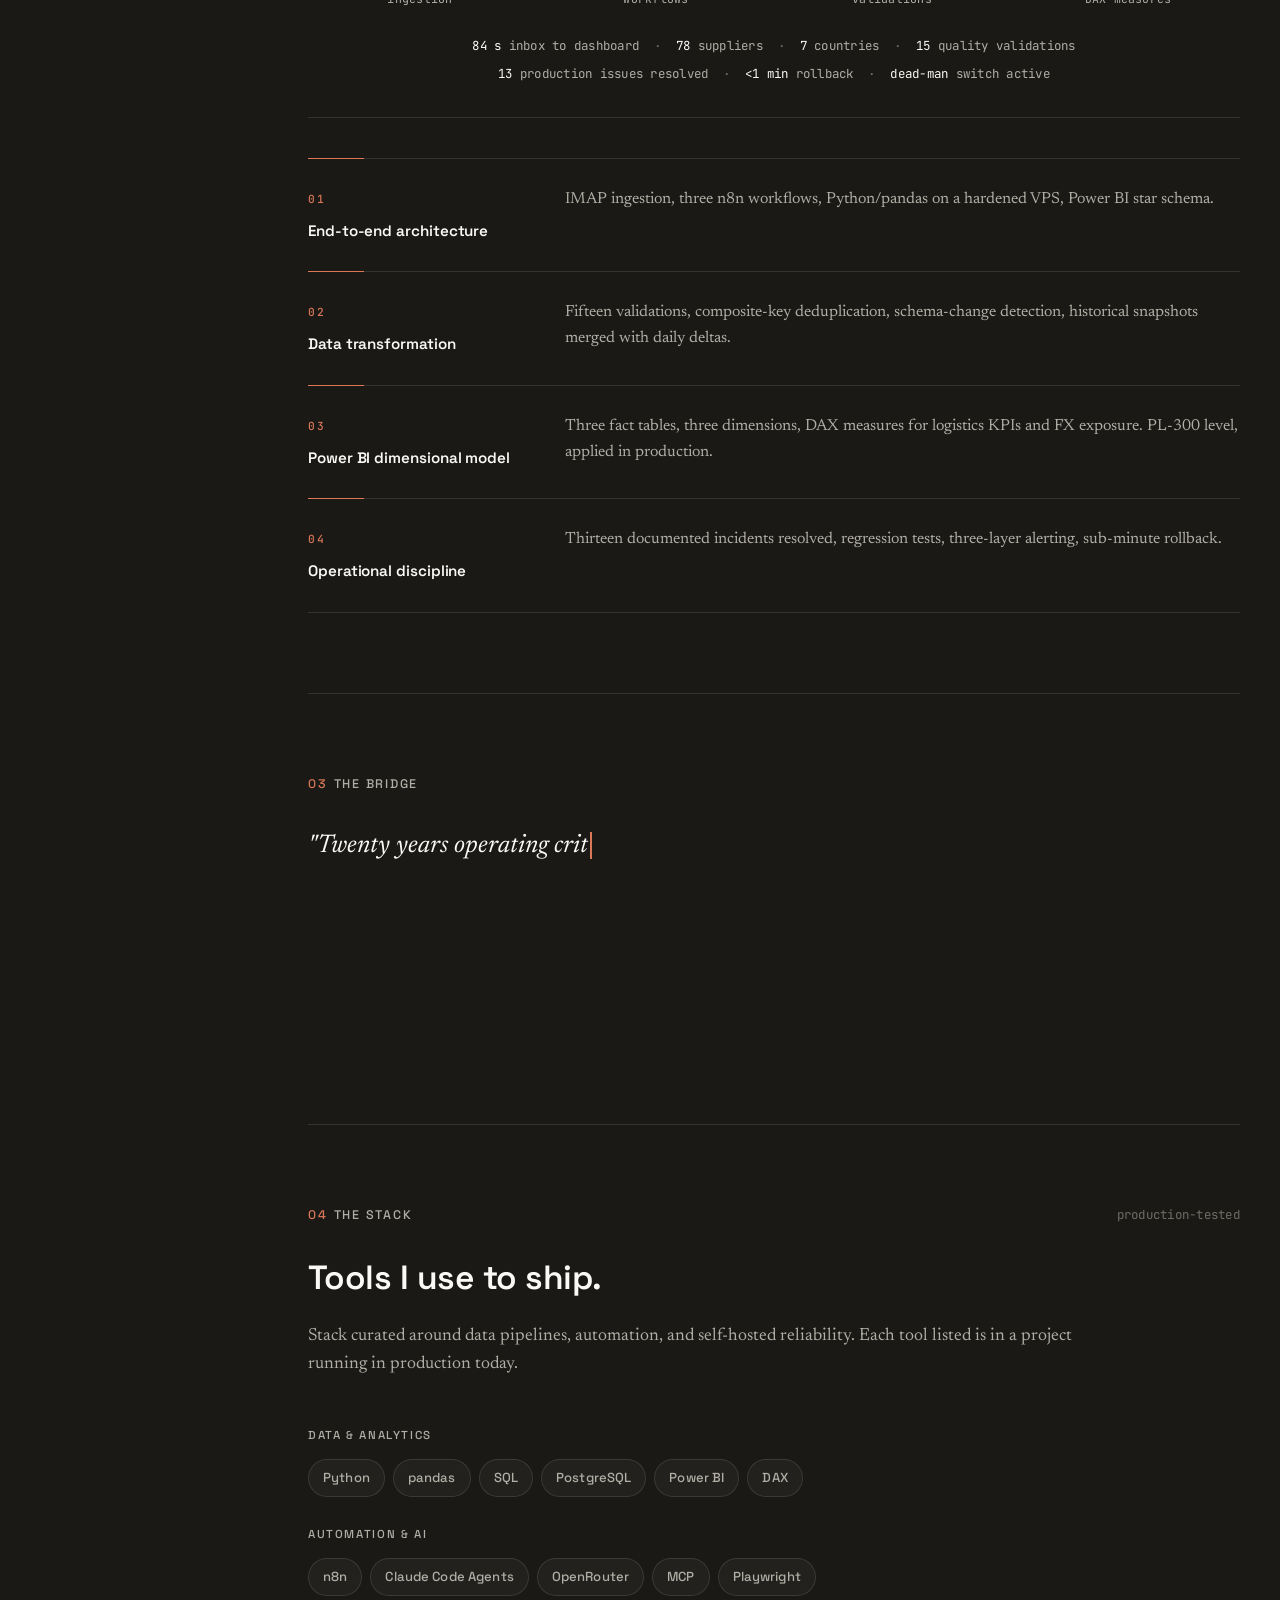
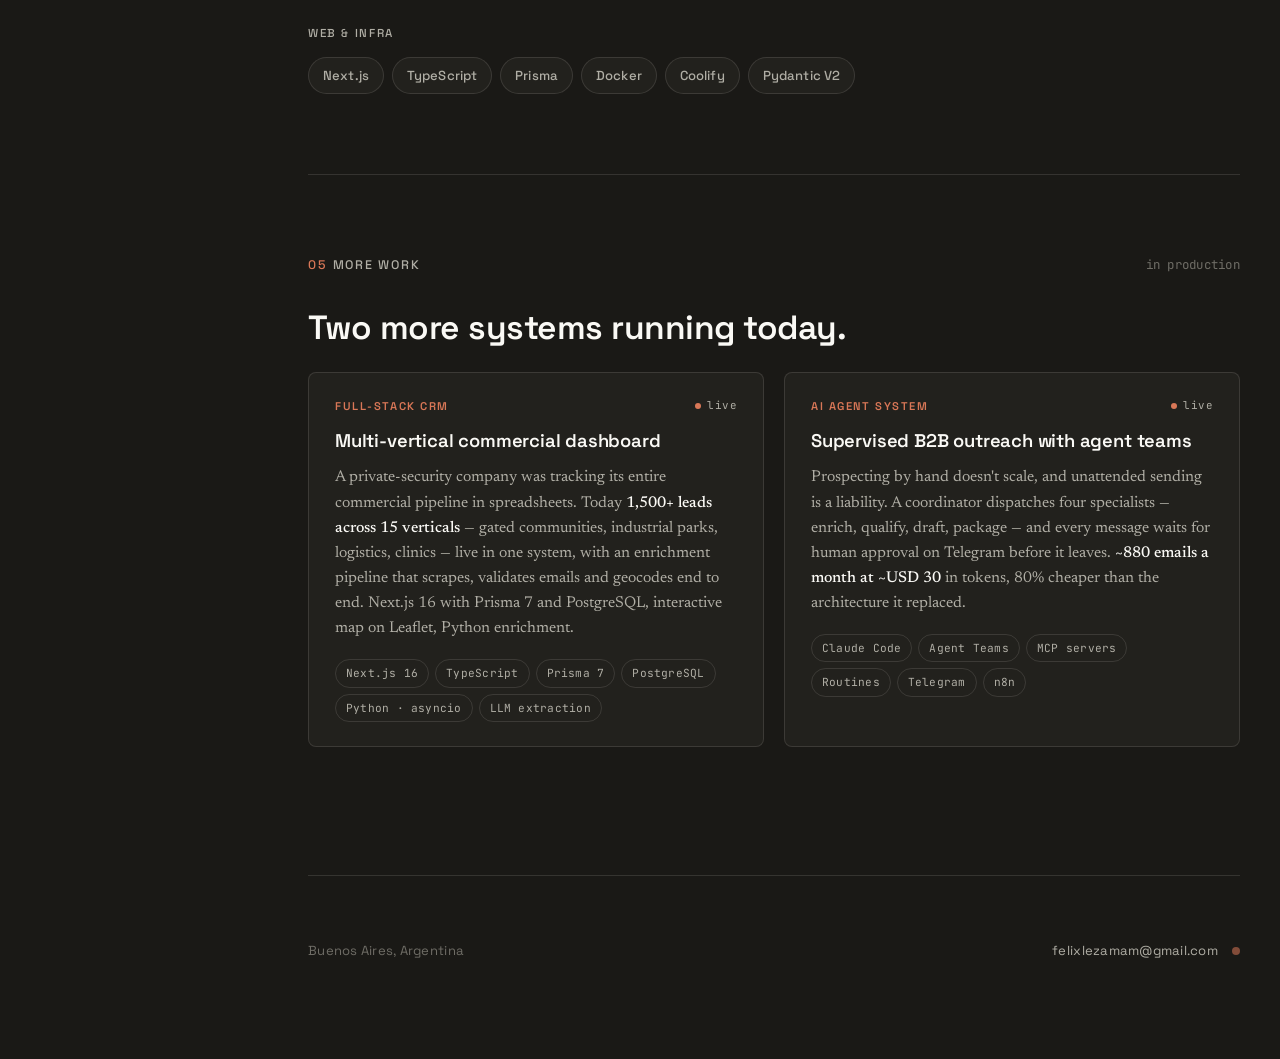
==== commit 7a1f0917: "feat(cv): rebalancear la evidencia de los tres sistemas El pipeline ocupaba unas cuatro veces más su" ====
--- a/index.html
+++ b/index.html
@@ -27,7 +27,7 @@
     <link href="https://fonts.googleapis.com/css2?family=Space+Grotesk:wght@400;500;600;700&family=Newsreader:ital,opsz,wght@0,6..72,400;0,6..72,500;1,6..72,400&family=JetBrains+Mono:wght@400;500&display=swap" rel="stylesheet">
 
     <!-- Custom CSS -->
-    <link rel="stylesheet" href="styles.css?v=13">
+    <link rel="stylesheet" href="styles.css?v=14">
 </head>
 <body>
 
@@ -158,7 +158,7 @@
         </section>
 
         <!-- ============================================================
-             Section 02 — The Project (ESAB)
+             Section 02 — The Project (industrial multinational)
              ============================================================ -->
         <section class="section reveal" id="sec2">
             <div class="section-head">
@@ -166,12 +166,13 @@
                 <span class="section-meta" data-i18n="sec2-meta">Sept 2025 — Present</span>
             </div>
 
-            <h2 class="section-title">ESAB <span style="color: var(--accent);">·</span> <span data-i18n="sec2-title">Production data pipeline</span></h2>
+            <h2 class="section-title"><span data-i18n="sec2-client">Industrial multinational</span> <span style="color: var(--accent);">·</span> <span data-i18n="sec2-title">Production data pipeline</span></h2>
 
             <p class="section-lede" data-i18n="sec2-lede">
                 <em>Client: European industrial multinational, Argentine operations.</em>
-                I replaced a manual supply-chain reporting process &mdash; emails and spreadsheets &mdash;
-                with an end-to-end data pipeline that runs daily, audits itself, and alerts when it doesn't.
+                Supply-chain reporting ran on emails and spreadsheets, with someone opening attachments
+                every morning. It now runs as an end-to-end pipeline covering <b>78 suppliers across
+                7 countries</b> &mdash; it ingests, validates, audits itself, and raises an alarm when it doesn't.
             </p>
 
             <div class="pipeline">
@@ -195,9 +196,18 @@
                     <span class="flow-pulse" aria-hidden="true"></span>
                 </div>
                 <div class="pipeline-summary">
+                    <span class="strong">84&nbsp;s</span> <span data-i18n="pipe-sum-a">inbox to dashboard</span>
+                    <span class="dot">·</span>
+                    <span class="strong">78</span> <span data-i18n="pipe-sum-b">suppliers</span>
+                    <span class="dot">·</span>
+                    <span class="strong">7</span> <span data-i18n="pipe-sum-c">countries</span>
+                    <span class="dot">·</span>
+                    <span class="strong">15</span> <span data-i18n="pipe-sum-d">quality validations</span>
+                </div>
+                <div class="pipeline-summary">
                     <span class="strong">13</span> <span data-i18n="pipe-sum-1">production issues resolved</span>
                     <span class="dot">·</span>
-                    <span class="strong">&lt;1&nbsp;min</span> <span data-i18n="pipe-sum-2">rollback plan</span>
+                    <span class="strong">&lt;1&nbsp;min</span> <span data-i18n="pipe-sum-2">rollback</span>
                     <span class="dot">·</span>
                     <span class="strong" data-i18n="pipe-sum-3-strong">dead-man</span> <span data-i18n="pipe-sum-3">switch active</span>
                 </div>
@@ -206,19 +216,19 @@
             <div class="facets">
                 <div class="facet reveal">
                     <div class="facet-title" data-num="01" data-i18n="f1-title">End-to-end architecture</div>
-                    <div class="facet-body" data-i18n="f1-body">IMAP ingestion, n8n orchestration with three production workflows (receiver, dead-man switch, error handler), Python/pandas processing on a hardened VPS, OneDrive sync, and Power BI dashboard with star-schema modeling.</div>
+                    <div class="facet-body" data-i18n="f1-body">IMAP ingestion, three n8n workflows, Python/pandas on a hardened VPS, Power BI star schema.</div>
                 </div>
                 <div class="facet reveal">
                     <div class="facet-title" data-num="02" data-i18n="f2-title">Data transformation</div>
-                    <div class="facet-body" data-i18n="f2-body">Fifteen quality validations, composite-key deduplication, date normalization, automatic schema-change detection, and merge logic between historical snapshots and daily deltas.</div>
+                    <div class="facet-body" data-i18n="f2-body">Fifteen validations, composite-key deduplication, schema-change detection, historical snapshots merged with daily deltas.</div>
                 </div>
                 <div class="facet reveal">
                     <div class="facet-title" data-num="03" data-i18n="f3-title">Power BI dimensional model</div>
-                    <div class="facet-body" data-i18n="f3-body">Three fact tables, three dimensions, DAX measures for logistics KPIs and FX exposure. Skills equivalent to Microsoft PL-300 applied in production, not in a sandbox.</div>
+                    <div class="facet-body" data-i18n="f3-body">Three fact tables, three dimensions, DAX measures for logistics KPIs and FX exposure. PL-300 level, applied in production.</div>
                 </div>
                 <div class="facet reveal">
                     <div class="facet-title" data-num="04" data-i18n="f4-title">Operational discipline</div>
-                    <div class="facet-body" data-i18n="f4-body">Thirteen documented production issues resolved with SHA tracking, regression tests, three-layer alerting with a dead-man switch, and a sub-minute rollback plan. Hardened VPS, no external dependencies.</div>
+                    <div class="facet-body" data-i18n="f4-body">Thirteen documented incidents resolved, regression tests, three-layer alerting, sub-minute rollback.</div>
                 </div>
             </div>
         </section>
@@ -312,10 +322,11 @@
                     </div>
                     <h3 class="project-title" data-i18n="p1-title">Multi-vertical commercial dashboard</h3>
                     <p class="project-body" data-i18n="p1-body">
-                        B2B CRM for Seguridad Única — <b>1,500+ leads</b> across 15 industry verticals
-                        (gated communities, industrial parks, logistics, clinics). Next.js 16 + Prisma 7 + PostgreSQL,
-                        interactive map (Leaflet), and a Python enrichment pipeline that scrapes, validates emails,
-                        and geocodes leads end-to-end.
+                        A private-security company was tracking its entire commercial pipeline in spreadsheets.
+                        Today <b>1,500+ leads across 15 verticals</b> — gated communities, industrial parks,
+                        logistics, clinics — live in one system, with an enrichment pipeline that scrapes,
+                        validates emails and geocodes end to end. Next.js 16 with Prisma 7 and PostgreSQL,
+                        interactive map on Leaflet, Python enrichment.
                     </p>
                     <div class="project-meta">
                         <span class="chip-mini">Next.js 16</span>
@@ -332,12 +343,12 @@
                         <span class="project-tag" data-i18n="p2-tag">AI agent system</span>
                         <span class="project-status"><span class="status-dot small"></span><span data-i18n="p2-status">live</span></span>
                     </div>
-                    <h3 class="project-title" data-i18n="p2-title">Supervised B2B outreach with Agent Teams</h3>
+                    <h3 class="project-title" data-i18n="p2-title">Supervised B2B outreach with agent teams</h3>
                     <p class="project-body" data-i18n="p2-body">
-                        Lead-processing system built on <b>Claude Code Agent Teams</b>. A coordinator dispatches four
-                        specialists (enrich, qualify, draft, package) and ships approval cards to Telegram —
-                        human approves each send. ~880 emails/month at <b>~USD 30/month</b> in tokens, 80%
-                        cheaper than the previous architecture.
+                        Prospecting by hand doesn't scale, and unattended sending is a liability. A coordinator
+                        dispatches four specialists — enrich, qualify, draft, package — and every message waits
+                        for human approval on Telegram before it leaves. <b>~880 emails a month at ~USD 30</b>
+                        in tokens, 80% cheaper than the architecture it replaced.
                     </p>
                     <div class="project-meta">
                         <span class="chip-mini">Claude Code</span>
@@ -383,6 +394,6 @@
     </div>
 
     <!-- Custom JS -->
-    <script src="script.js?v=13"></script>
+    <script src="script.js?v=14"></script>
 </body>
 </html>
--- a/styles.css
+++ b/styles.css
@@ -373,7 +373,7 @@
 }
 
 /* =========================================================================
-   Facet list (sec. 2 sub-blocks: 4 facets of ESAB)
+   Facet list (sec. 2 sub-blocks: 4 facets of the pipeline)
    ========================================================================= */
 .facets {
     display: grid;
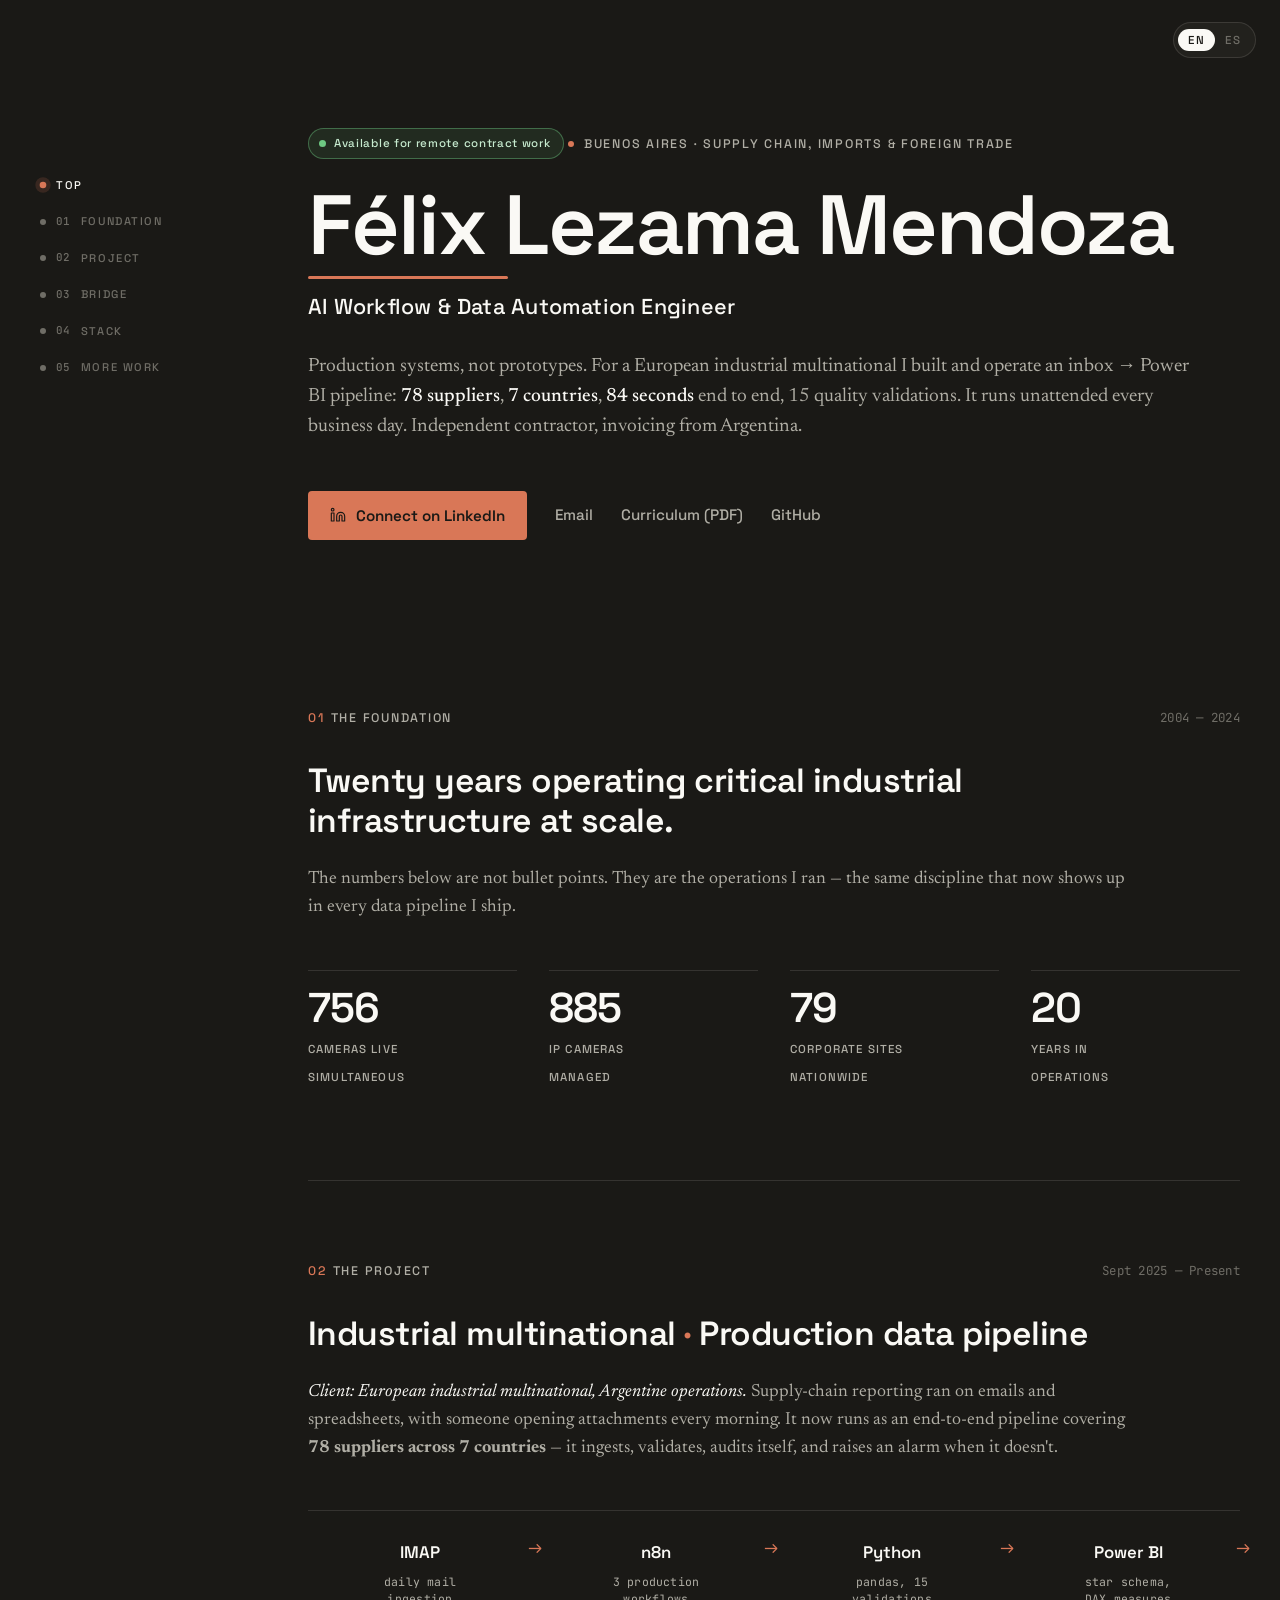
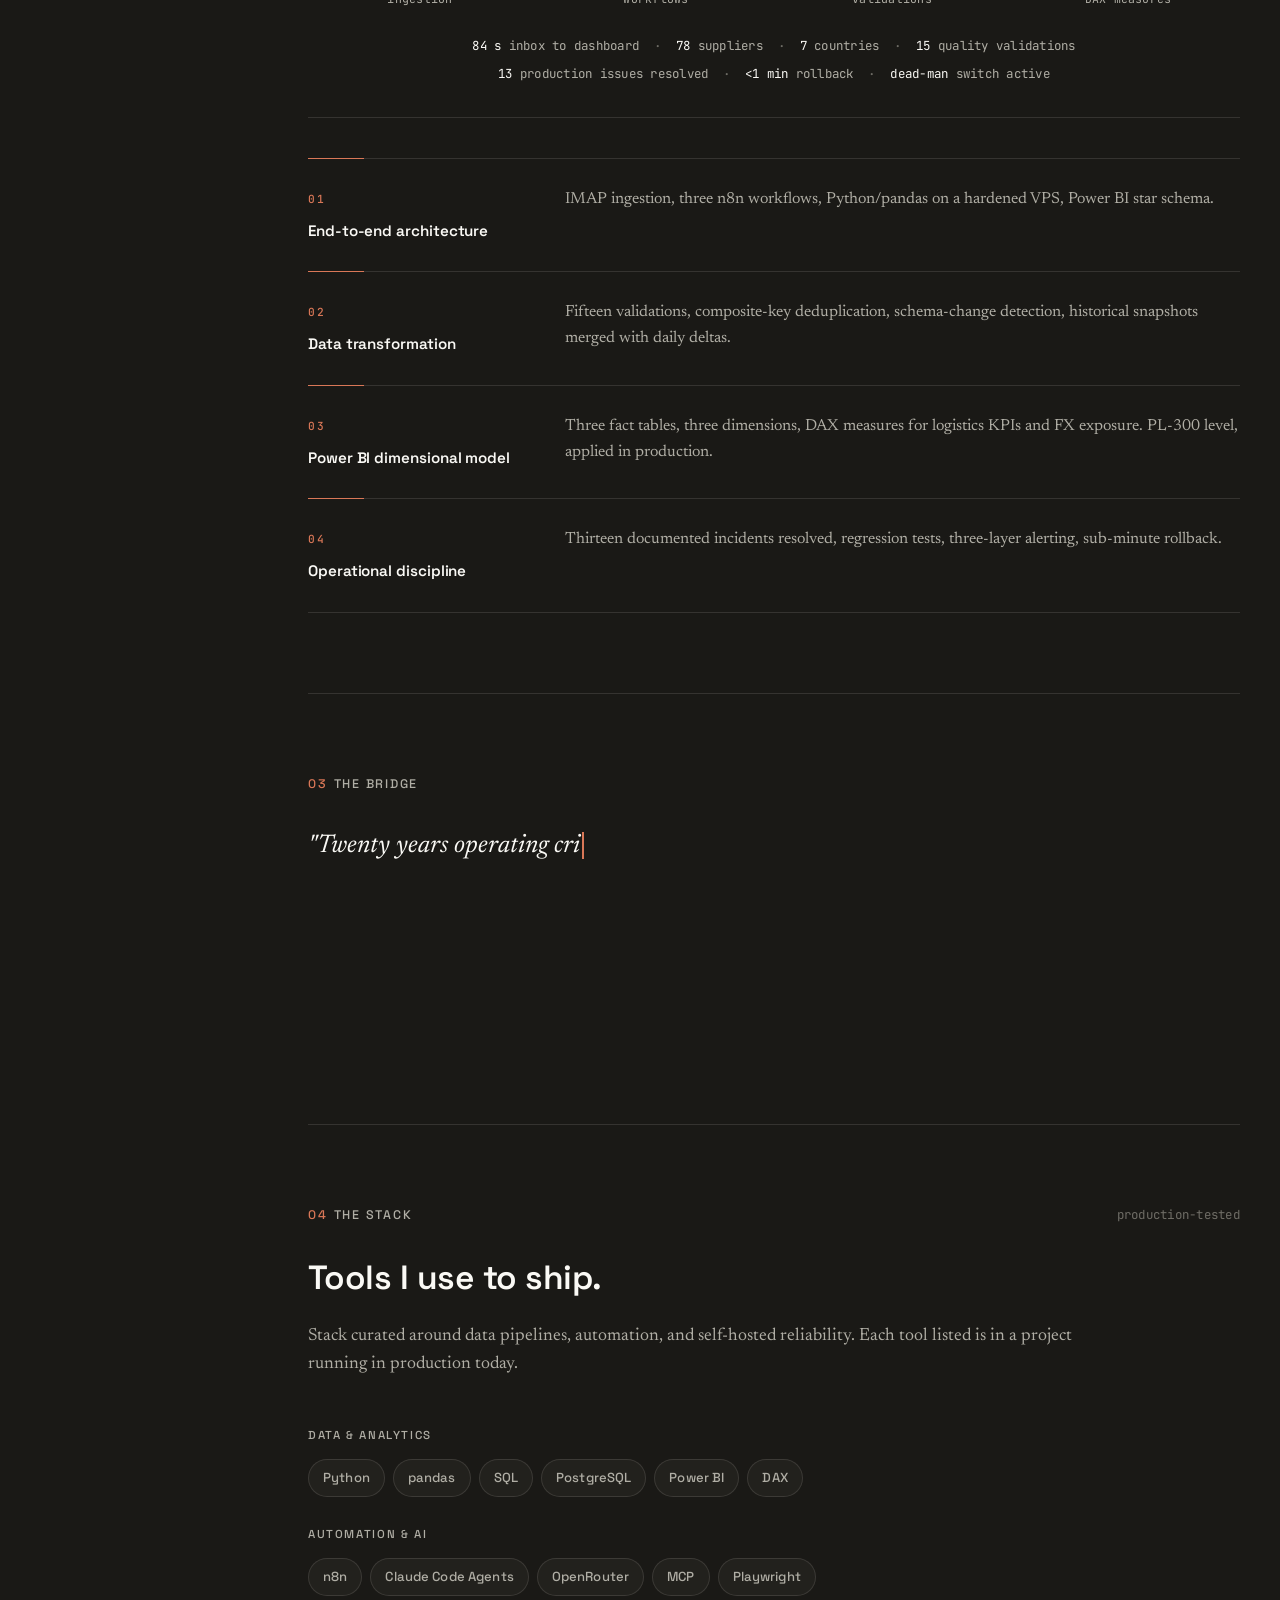
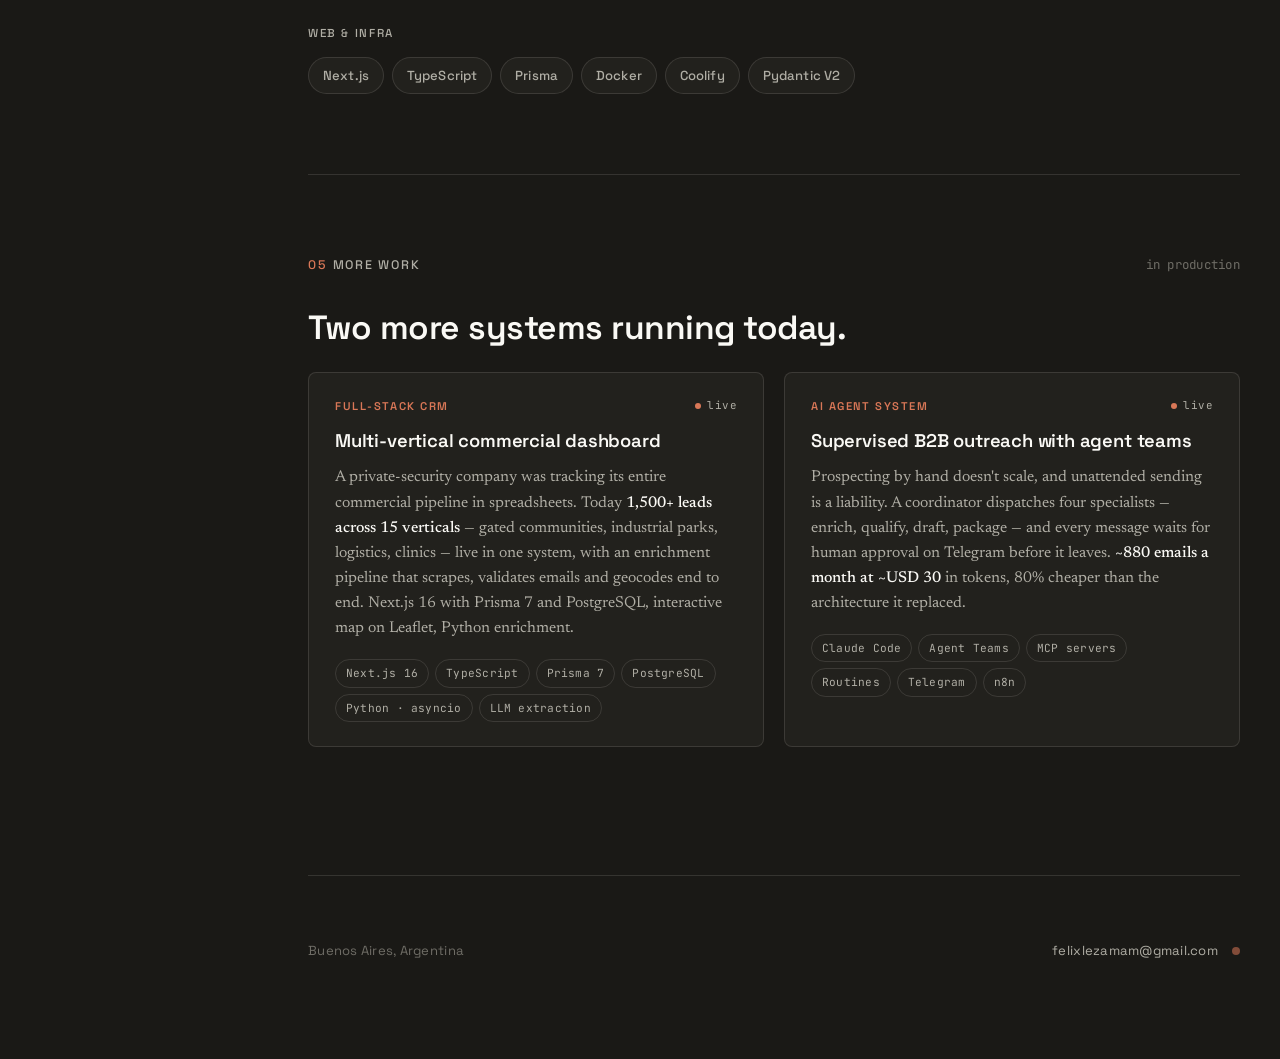
==== commit 7eeabb3d: "feat(cv): línea de dominio también en español El eyebrow en inglés ya nombraba el dominio desde la t" ====
--- a/index.html
+++ b/index.html
@@ -27,7 +27,7 @@
     <link href="https://fonts.googleapis.com/css2?family=Space+Grotesk:wght@400;500;600;700&family=Newsreader:ital,opsz,wght@0,6..72,400;0,6..72,500;1,6..72,400&family=JetBrains+Mono:wght@400;500&display=swap" rel="stylesheet">
 
     <!-- Custom CSS -->
-    <link rel="stylesheet" href="styles.css?v=14">
+    <link rel="stylesheet" href="styles.css?v=15">
 </head>
 <body>
 
@@ -394,6 +394,6 @@
     </div>
 
     <!-- Custom JS -->
-    <script src="script.js?v=14"></script>
+    <script src="script.js?v=15"></script>
 </body>
 </html>
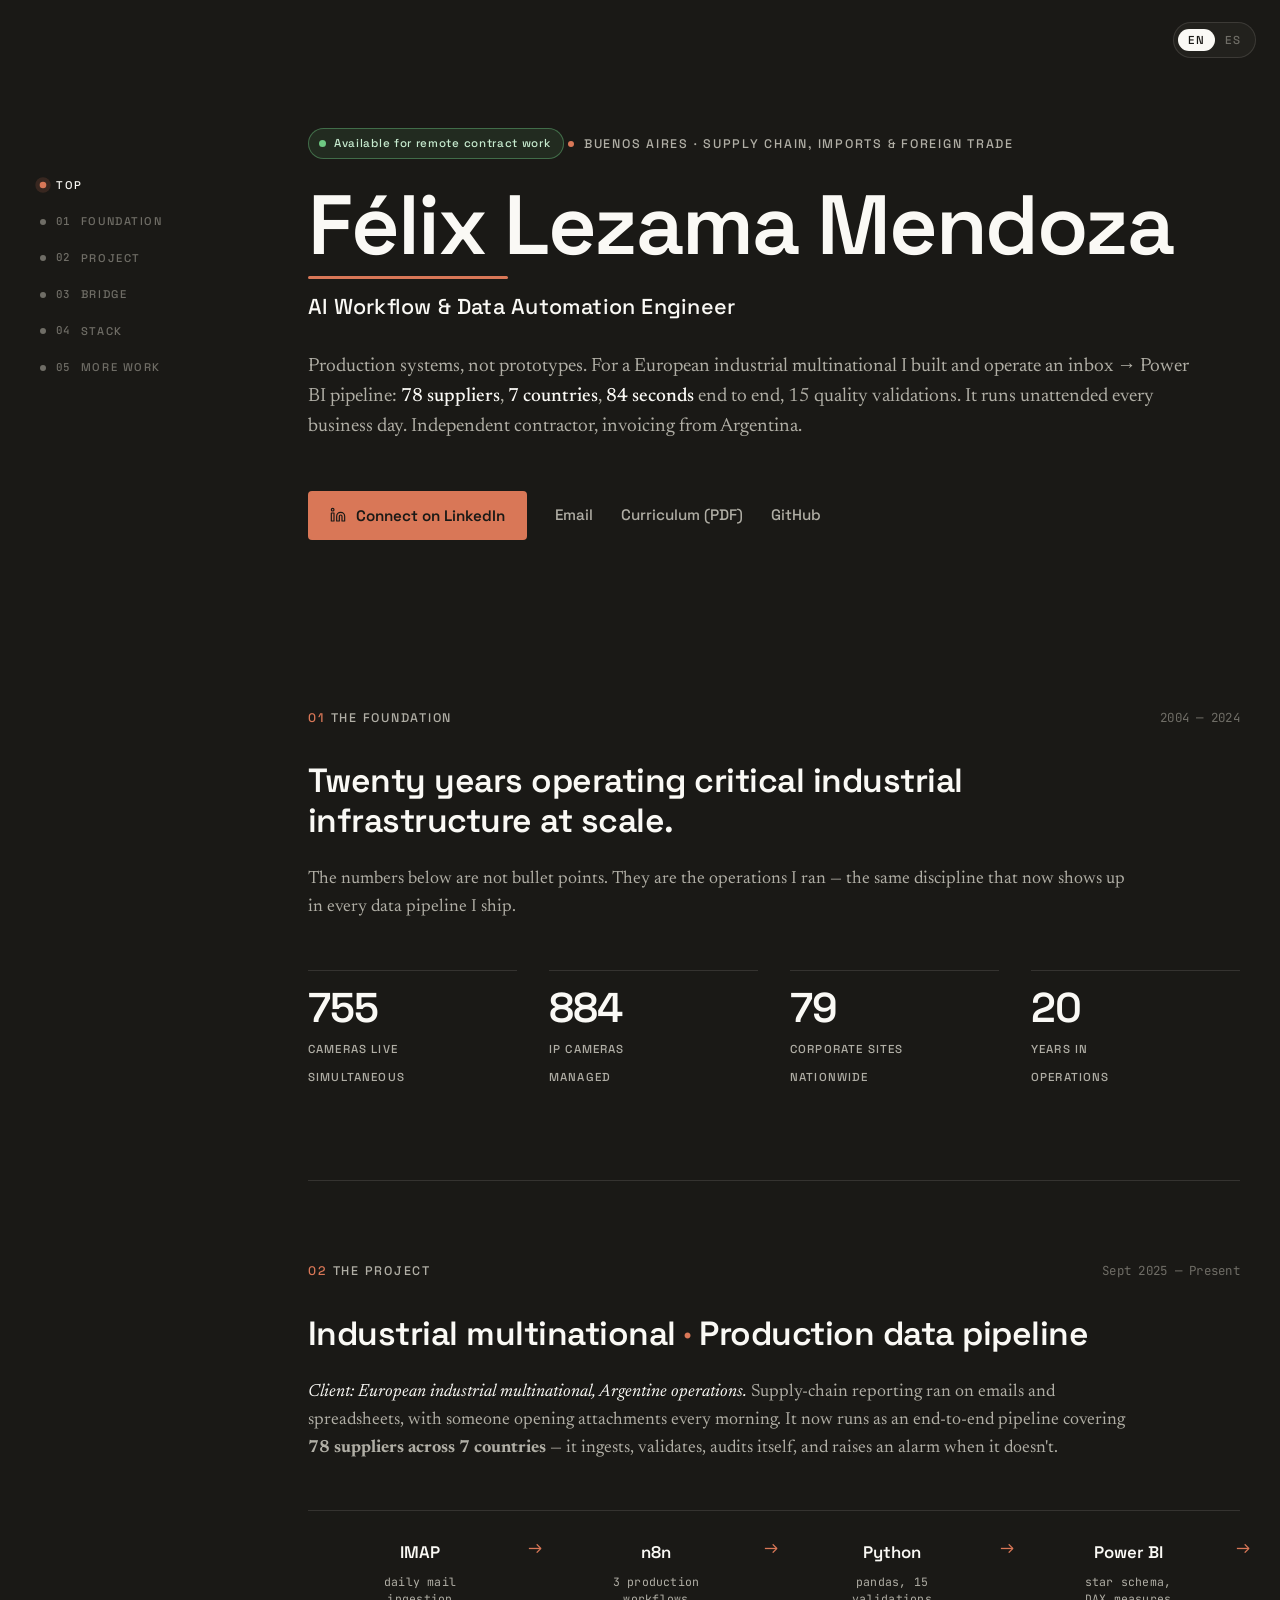
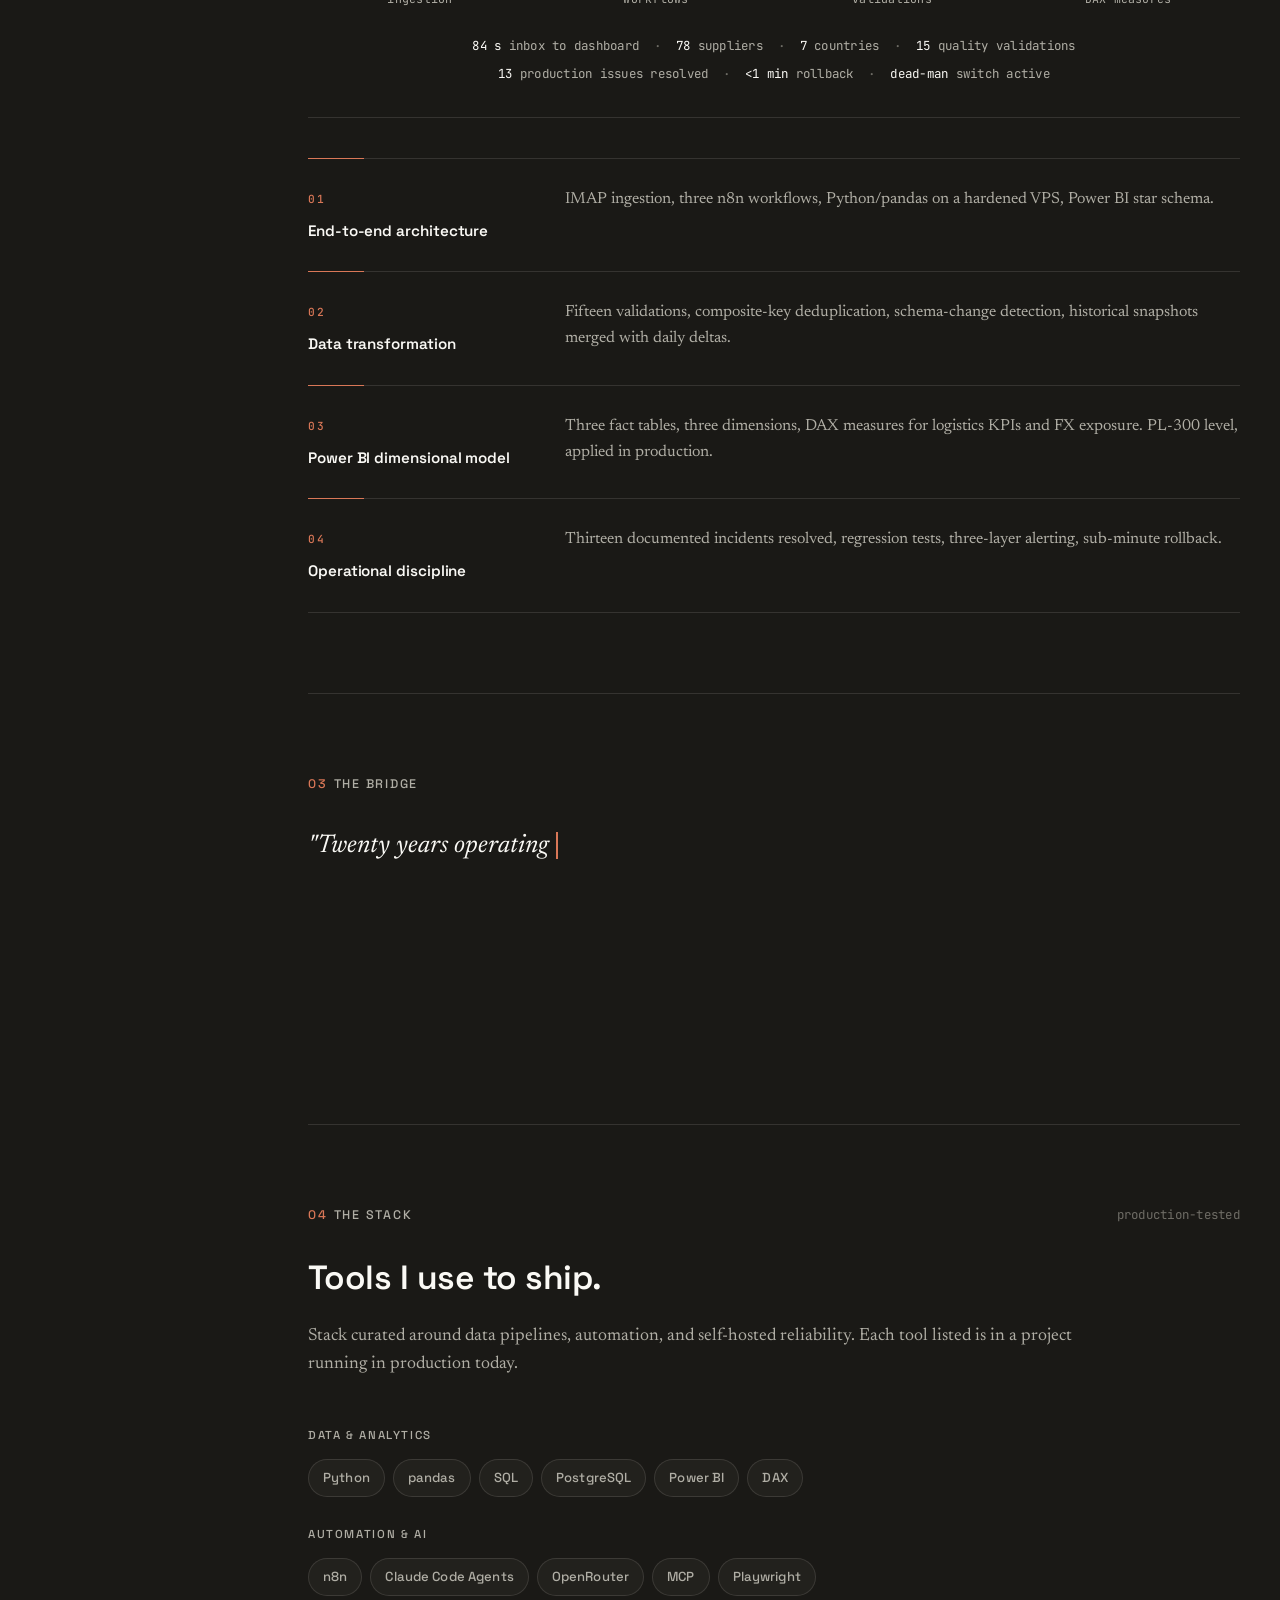
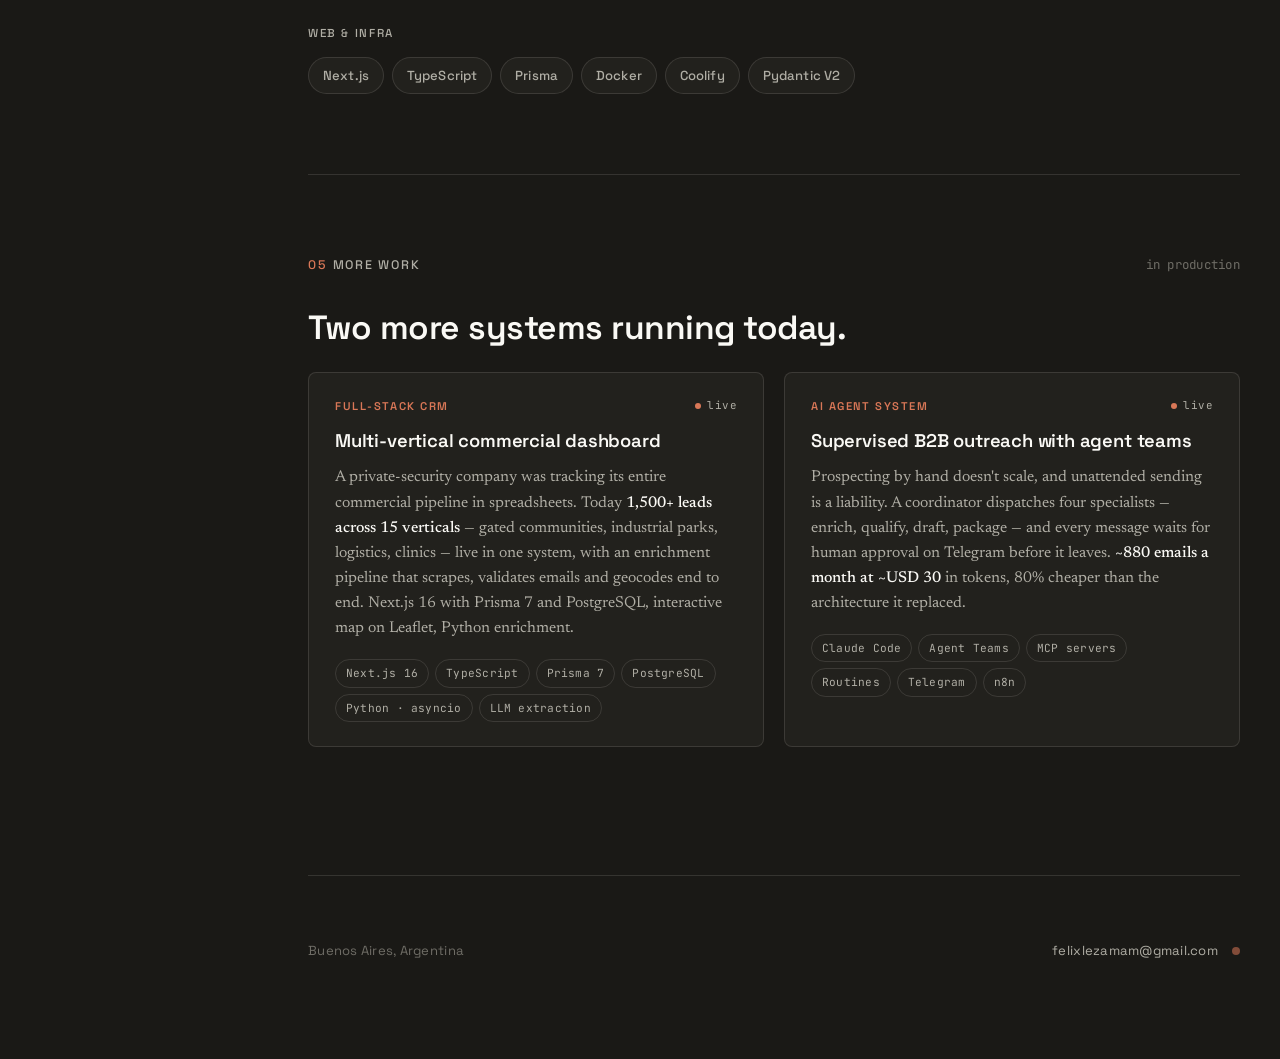
==== commit 1f549f0a: "fix(cv): hero en español sin repeticiones y con la evidencia espejada El hero en español nombraba el" ====
--- a/index.html
+++ b/index.html
@@ -27,7 +27,7 @@
     <link href="https://fonts.googleapis.com/css2?family=Space+Grotesk:wght@400;500;600;700&family=Newsreader:ital,opsz,wght@0,6..72,400;0,6..72,500;1,6..72,400&family=JetBrains+Mono:wght@400;500&display=swap" rel="stylesheet">
 
     <!-- Custom CSS -->
-    <link rel="stylesheet" href="styles.css?v=15">
+    <link rel="stylesheet" href="styles.css?v=16">
 </head>
 <body>
 
@@ -394,6 +394,6 @@
     </div>
 
     <!-- Custom JS -->
-    <script src="script.js?v=15"></script>
+    <script src="script.js?v=16"></script>
 </body>
 </html>
